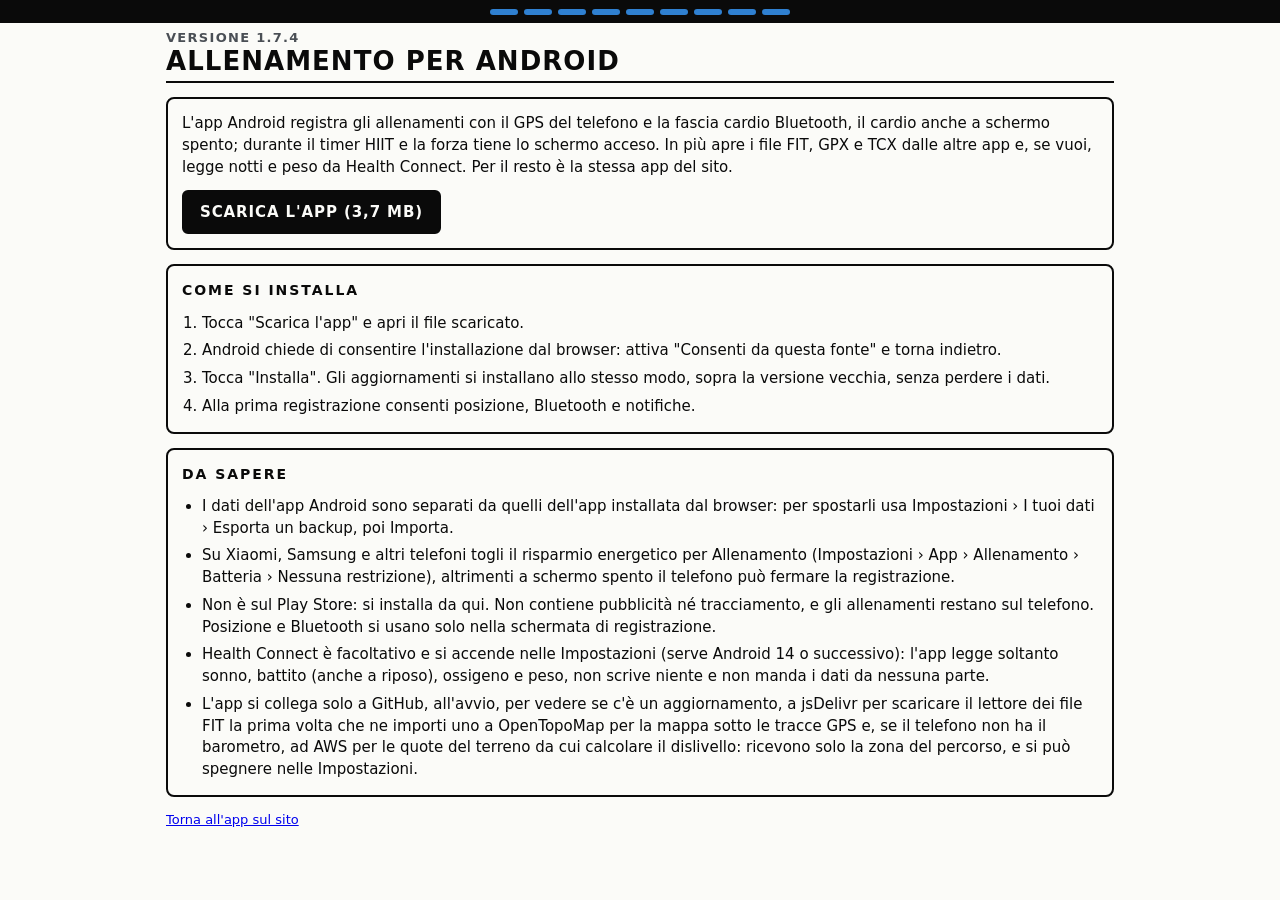
==== android/index.html @ 47b691a7 "Android 1.7.4: ossigeno nel sonno anche quando fasi e misure non sono allineate Co-Authored-By: Clau" ====
<!doctype html>
<html lang="it">
<head>
<meta charset="utf-8">
<meta http-equiv="Content-Security-Policy" content="default-src 'none'; style-src 'self' 'unsafe-inline'; font-src 'self'; img-src 'self'; base-uri 'none'; form-action 'none'">
<meta name="referrer" content="no-referrer">
<meta name="viewport" content="width=device-width,initial-scale=1">
<title>Allenamento su misura per Android</title>
<meta name="theme-color" content="#0a0a0a">
<link rel="icon" href="../icone/icona-192.png" type="image/png">
<link rel="stylesheet" href="../fonti/fonti.css">
<link rel="stylesheet" href="../stile.css">
</head>
<body>
<div class="app" style="padding-bottom:40px">
<main>
<header class="testata"><div class="led" aria-hidden="true" style="--led:var(--z2)"><i></i><i></i><i></i><i></i><i></i><i></i><i></i><i></i><i></i></div>
<div class="testata-riga"><div><div class="data">Versione 1.7.4</div><h1>Allenamento per Android</h1></div></div></header>
<section class="card">
<p>L'app Android registra gli allenamenti con il GPS del telefono e la fascia cardio Bluetooth, il cardio anche a schermo spento; durante il timer HIIT e la forza tiene lo schermo acceso. In più apre i file FIT, GPX e TCX dalle altre app e, se vuoi, legge notti e peso da Health Connect. Per il resto è la stessa app del sito.</p>
<a class="btn primario" style="justify-self:start;text-decoration:none" href="allenamento.apk" download>Scarica l'app (3,7 MB)</a>
</section>
<section class="card"><h2>Come si installa</h2>
<ol style="margin:0;padding-left:20px;display:grid;gap:6px">
<li>Tocca "Scarica l'app" e apri il file scaricato.</li>
<li>Android chiede di consentire l'installazione dal browser: attiva "Consenti da questa fonte" e torna indietro.</li>
<li>Tocca "Installa". Gli aggiornamenti si installano allo stesso modo, sopra la versione vecchia, senza perdere i dati.</li>
<li>Alla prima registrazione consenti posizione, Bluetooth e notifiche.</li>
</ol></section>
<section class="card"><h2>Da sapere</h2>
<ul style="margin:0;padding-left:20px;display:grid;gap:6px">
<li>I dati dell'app Android sono separati da quelli dell'app installata dal browser: per spostarli usa Impostazioni › I tuoi dati › Esporta un backup, poi Importa.</li>
<li>Su Xiaomi, Samsung e altri telefoni togli il risparmio energetico per Allenamento (Impostazioni › App › Allenamento › Batteria › Nessuna restrizione), altrimenti a schermo spento il telefono può fermare la registrazione.</li>
<li>Non è sul Play Store: si installa da qui. Non contiene pubblicità né tracciamento, e gli allenamenti restano sul telefono. Posizione e Bluetooth si usano solo nella schermata di registrazione.</li>
<li>Health Connect è facoltativo e si accende nelle Impostazioni (serve Android 14 o successivo): l'app legge soltanto sonno, battito (anche a riposo), ossigeno e peso, non scrive niente e non manda i dati da nessuna parte.</li>
<li>L'app si collega solo a GitHub, all'avvio, per vedere se c'è un aggiornamento, a jsDelivr per scaricare il lettore dei file FIT la prima volta che ne importi uno a OpenTopoMap per la mappa sotto le tracce GPS e, se il telefono non ha il barometro, ad AWS per le quote del terreno da cui calcolare il dislivello: ricevono solo la zona del percorso, e si può spegnere nelle Impostazioni.</li>
</ul></section>
<p class="sotto"><a href="../">Torna all'app sul sito</a></p>
</main>
</div>
</body>
</html>
---- fonti/fonti.css ----
/* Barlow e Barlow Semi Condensed, SIL Open Font License 1.1 (vedi OFL-*.txt). Generato da scarica-fonti.mjs. */
@font-face {
  font-family: 'Barlow';
  font-style: normal;
  font-weight: 400;
  font-display: swap;
  src: url(barlow-400-latin-ext.woff2) format('woff2');
  unicode-range: U+0100-02BA, U+02BD-02C5, U+02C7-02CC, U+02CE-02D7, U+02DD-02FF, U+0304, U+0308, U+0329, U+1D00-1DBF, U+1E00-1E9F, U+1EF2-1EFF, U+2020, U+20A0-20AB, U+20AD-20C4, U+2113, U+2C60-2C7F, U+A720-A7FF;
}
@font-face {
  font-family: 'Barlow';
  font-style: normal;
  font-weight: 400;
  font-display: swap;
  src: url(barlow-400-latin.woff2) format('woff2');
  unicode-range: U+0000-00FF, U+0131, U+0152-0153, U+02BB-02BC, U+02C6, U+02DA, U+02DC, U+0304, U+0308, U+0329, U+2000-206F, U+20AC, U+2122, U+2191, U+2193, U+2212, U+2215, U+FEFF, U+FFFD;
}
@font-face {
  font-family: 'Barlow';
  font-style: normal;
  font-weight: 500;
  font-display: swap;
  src: url(barlow-500-latin-ext.woff2) format('woff2');
  unicode-range: U+0100-02BA, U+02BD-02C5, U+02C7-02CC, U+02CE-02D7, U+02DD-02FF, U+0304, U+0308, U+0329, U+1D00-1DBF, U+1E00-1E9F, U+1EF2-1EFF, U+2020, U+20A0-20AB, U+20AD-20C4, U+2113, U+2C60-2C7F, U+A720-A7FF;
}
@font-face {
  font-family: 'Barlow';
  font-style: normal;
  font-weight: 500;
  font-display: swap;
  src: url(barlow-500-latin.woff2) format('woff2');
  unicode-range: U+0000-00FF, U+0131, U+0152-0153, U+02BB-02BC, U+02C6, U+02DA, U+02DC, U+0304, U+0308, U+0329, U+2000-206F, U+20AC, U+2122, U+2191, U+2193, U+2212, U+2215, U+FEFF, U+FFFD;
}
@font-face {
  font-family: 'Barlow';
  font-style: normal;
  font-weight: 600;
  font-display: swap;
  src: url(barlow-600-latin-ext.woff2) format('woff2');
  unicode-range: U+0100-02BA, U+02BD-02C5, U+02C7-02CC, U+02CE-02D7, U+02DD-02FF, U+0304, U+0308, U+0329, U+1D00-1DBF, U+1E00-1E9F, U+1EF2-1EFF, U+2020, U+20A0-20AB, U+20AD-20C4, U+2113, U+2C60-2C7F, U+A720-A7FF;
}
@font-face {
  font-family: 'Barlow';
  font-style: normal;
  font-weight: 600;
  font-display: swap;
  src: url(barlow-600-latin.woff2) format('woff2');
  unicode-range: U+0000-00FF, U+0131, U+0152-0153, U+02BB-02BC, U+02C6, U+02DA, U+02DC, U+0304, U+0308, U+0329, U+2000-206F, U+20AC, U+2122, U+2191, U+2193, U+2212, U+2215, U+FEFF, U+FFFD;
}
@font-face {
  font-family: 'Barlow Semi Condensed';
  font-style: normal;
  font-weight: 500;
  font-display: swap;
  src: url(barlow-semi-condensed-500-latin-ext.woff2) format('woff2');
  unicode-range: U+0100-02BA, U+02BD-02C5, U+02C7-02CC, U+02CE-02D7, U+02DD-02FF, U+0304, U+0308, U+0329, U+1D00-1DBF, U+1E00-1E9F, U+1EF2-1EFF, U+2020, U+20A0-20AB, U+20AD-20C4, U+2113, U+2C60-2C7F, U+A720-A7FF;
}
@font-face {
  font-family: 'Barlow Semi Condensed';
  font-style: normal;
  font-weight: 500;
  font-display: swap;
  src: url(barlow-semi-condensed-500-latin.woff2) format('woff2');
  unicode-range: U+0000-00FF, U+0131, U+0152-0153, U+02BB-02BC, U+02C6, U+02DA, U+02DC, U+0304, U+0308, U+0329, U+2000-206F, U+20AC, U+2122, U+2191, U+2193, U+2212, U+2215, U+FEFF, U+FFFD;
}
@font-face {
  font-family: 'Barlow Semi Condensed';
  font-style: normal;
  font-weight: 600;
  font-display: swap;
  src: url(barlow-semi-condensed-600-latin-ext.woff2) format('woff2');
  unicode-range: U+0100-02BA, U+02BD-02C5, U+02C7-02CC, U+02CE-02D7, U+02DD-02FF, U+0304, U+0308, U+0329, U+1D00-1DBF, U+1E00-1E9F, U+1EF2-1EFF, U+2020, U+20A0-20AB, U+20AD-20C4, U+2113, U+2C60-2C7F, U+A720-A7FF;
}
@font-face {
  font-family: 'Barlow Semi Condensed';
  font-style: normal;
  font-weight: 600;
  font-display: swap;
  src: url(barlow-semi-condensed-600-latin.woff2) format('woff2');
  unicode-range: U+0000-00FF, U+0131, U+0152-0153, U+02BB-02BC, U+02C6, U+02DA, U+02DC, U+0304, U+0308, U+0329, U+2000-206F, U+20AC, U+2122, U+2191, U+2193, U+2212, U+2215, U+FEFF, U+FFFD;
}
@font-face {
  font-family: 'Barlow Semi Condensed';
  font-style: normal;
  font-weight: 700;
  font-display: swap;
  src: url(barlow-semi-condensed-700-latin-ext.woff2) format('woff2');
  unicode-range: U+0100-02BA, U+02BD-02C5, U+02C7-02CC, U+02CE-02D7, U+02DD-02FF, U+0304, U+0308, U+0329, U+1D00-1DBF, U+1E00-1E9F, U+1EF2-1EFF, U+2020, U+20A0-20AB, U+20AD-20C4, U+2113, U+2C60-2C7F, U+A720-A7FF;
}
@font-face {
  font-family: 'Barlow Semi Condensed';
  font-style: normal;
  font-weight: 700;
  font-display: swap;
  src: url(barlow-semi-condensed-700-latin.woff2) format('woff2');
  unicode-range: U+0000-00FF, U+0131, U+0152-0153, U+02BB-02BC, U+02C6, U+02DA, U+02DC, U+0304, U+0308, U+0329, U+2000-206F, U+20AC, U+2122, U+2191, U+2193, U+2212, U+2215, U+FEFF, U+FFFD;
}
---- stile.css ----
/* Stile "ciclocomputer": bianco e nero ad alto contrasto come lo schermo di un ciclocomputer, linee spesse che dividono
   i campi dati, numeri grandi in carattere stretto, etichette maiuscole spaziate, striscia a LED in cima colorata con la
   zona del giorno. Tema chiaro di base; quello scuro si sceglie nelle Impostazioni (data-tema="scuro" su <html>). */
:root{
  color-scheme:light;
  --bg:#fbfbf8; --surface:#fbfbf8; --surface-2:#eef0ec;
  --ink:#0a0a0a; --muted:#4a4f55; --faint:#7c838a; --line:#c9ccc6; --line-2:#7c838a;
  --barra-bg:#0a0a0a; --barra-ink:#ffffff; --barra-muted:#a9b0b8;
  --accent:#0a0a0a; --accent-ink:#ffffff; --accent-text:#0a0a0a; --accent-soft:#eef0ec;
  --ok:#006300; --ok-bg:#e2f1e2; --warn:#7a5000; --warn-bg:#fdf0d2; --crit:#d03b3b; --crit-text:#a32828; --crit-bg:#fbe4e1;
  --t-forza:#c99a00; --t-hiit:#c8429a; --t-corsa:#2b8a3e; --t-camminata:#0e93a0; --t-trekking:#a0581f; --t-bici:#6c4ce0; --t-altro:#8a939c;
  --z1:#9aa1a9; --z2:#2f80d1; --z3:#2e9e4f; --z4:#f08c1a; --z5:#d93025;
  --z1-ink:#0a0a0a; --z2-ink:#ffffff; --z3-ink:#ffffff; --z4-ink:#0a0a0a; --z5-ink:#ffffff;
  --forma:#2f80d1; --fatica:#c8590a;
  --serie:#2c3e57; --sonno:#2563c9; --o2-max:#ee9a90; --o2-media:#dc4b43; --o2-min:#9e1f1a; --band-alpha:.28;
  --tratteggio:repeating-linear-gradient(45deg,var(--faint) 0 1.5px,var(--surface-2) 1.5px 4.5px);
  --velo:rgba(10,10,10,.5);
  --font-ui:"Barlow Semi Condensed","Arial Narrow",system-ui,sans-serif;
  --font-testo:"Barlow",system-ui,-apple-system,"Segoe UI",sans-serif;
  --font:var(--font-testo);
  --tratto:2px solid var(--ink);
  --r:8px; --r-s:6px;
}
/* Tema scuro: fondo nero e testo chiaro, come un ciclocomputer di notte. Zone e colori dei tipi restano gli stessi. */
:root[data-tema="scuro"]{
  color-scheme:dark;
  --bg:#0e0f10; --surface:#0e0f10; --surface-2:#1e2124;
  --ink:#f1f2ee; --muted:#b3b9bf; --faint:#80878e; --line:#383d42; --line-2:#80878e;
  --barra-bg:#000000; --barra-ink:#ffffff; --barra-muted:#a9b0b8;
  --accent:#f1f2ee; --accent-ink:#0e0f10; --accent-text:#f1f2ee; --accent-soft:#1e2124;
  --ok:#5fc46a; --ok-bg:#132a17; --warn:#e8b64c; --warn-bg:#33270b; --crit:#ff6a5f; --crit-text:#ff8a80; --crit-bg:#3a1513;
  --t-bici:#8c72ff; --t-trekking:#c9773a;
  --serie:#9fbbe0; --sonno:#6f9ff0; --band-alpha:.34;
  --forma:#4f93e0; --fatica:#d9761f;
  --velo:rgba(0,0,0,.65);
}
:root[data-tema="scuro"] .grafico image{filter:brightness(.82)}

*{box-sizing:border-box}
[hidden]{display:none!important}
html{-webkit-text-size-adjust:100%}
body{margin:0;background:var(--bg);color:var(--ink);font-family:var(--font-testo);font-size:15px;line-height:1.45;-webkit-font-smoothing:antialiased}
body::before{content:"";position:fixed;inset:0 0 auto;height:env(safe-area-inset-top,0px);z-index:30;background:var(--barra-bg)}
button,input,select,textarea{font:inherit;color:inherit}
button{cursor:pointer}
:focus-visible{outline:3px solid var(--z2);outline-offset:2px}
h1,h2,h3{text-wrap:balance;margin:0}
p{margin:0}
.num{font-variant-numeric:tabular-nums}
.vh{position:absolute!important;width:1px;height:1px;overflow:hidden;clip:rect(0 0 0 0);white-space:nowrap}
/* Etichette da strumento: maiuscolo stretto e spaziato. */
.etichetta,.card>h2,.card-testa h2,.tile small,.campo>span,.campo legend,.settimana-testa b,.giorno-sett h3,.striscia b{
  font-family:var(--font-ui);font-weight:600;font-size:12px;letter-spacing:.14em;text-transform:uppercase;color:var(--muted)}

.app{max-width:980px;margin:0 auto;padding-left:max(16px,env(safe-area-inset-left,0px));padding-right:max(16px,env(safe-area-inset-right,0px));padding-block:0 calc(80px + env(safe-area-inset-bottom,0px))}

/* Testata: striscia dei LED (il corpo nero del ciclocomputer, a tutta larghezza) e barra con data e titolo. */
.testata{position:sticky;top:env(safe-area-inset-top,0px);z-index:20;background:var(--bg);display:grid}
.led{display:flex;justify-content:center;gap:6px;padding:9px 0 8px;background:var(--barra-bg);box-shadow:0 0 0 100vmax var(--barra-bg);clip-path:inset(0 -100vmax)}
.led i{display:block;width:28px;height:6px;border-radius:3px;background:var(--led,var(--faint))}
.led.vivo i{box-shadow:0 0 8px 1px var(--led)}
.testata-riga{display:flex;align-items:center;justify-content:space-between;gap:12px;min-height:58px;padding:6px 0;border-bottom:var(--tratto)}
.testata .data{font-family:var(--font-ui);font-weight:600;font-size:13px;letter-spacing:.1em;text-transform:uppercase;color:var(--muted)}
.testata h1{font-family:var(--font-ui);font-weight:700;font-size:26px;line-height:1.05;letter-spacing:.04em;text-transform:uppercase}
.tondo{width:44px;height:44px;flex:none;border-radius:var(--r-s);border:var(--tratto);background:var(--bg);color:var(--ink);display:grid;place-items:center}
.tondo svg{width:20px;height:20px}
.tondo:hover{background:var(--surface-2)}
.indietro{display:flex;align-items:center;gap:10px;min-width:0}
.indietro>div{min-width:0}

/* Schede in basso, separate da linee spesse; quella attiva è invertita. */
.schede-nav{position:fixed;left:0;right:0;bottom:0;z-index:25;background:var(--bg);border-top:var(--tratto);
  padding:0 env(safe-area-inset-right,0px) env(safe-area-inset-bottom,0px) env(safe-area-inset-left,0px)}
.schede-nav div{max-width:980px;margin:0 auto;display:grid;grid-template-columns:repeat(4,minmax(0,1fr))}
.schede-nav button{min-height:56px;padding:0 2px;border:0;border-left:var(--tratto);background:var(--bg);color:var(--ink);font-family:var(--font-ui);font-weight:600;font-size:clamp(12px,3.6vw,15px);letter-spacing:.04em;text-transform:uppercase}
.schede-nav button:first-child{border-left:0}
.schede-nav button svg{display:none}
.schede-nav button[aria-current="page"]{background:var(--ink);color:var(--bg);font-weight:700}
@media (min-width:760px){.schede-nav div{border-left:var(--tratto);border-right:var(--tratto)}}

main{display:grid;gap:14px;align-content:start;padding-bottom:14px}
.card{background:var(--bg);border:var(--tratto);border-radius:var(--r);padding:14px;min-width:0;display:grid;gap:12px;align-content:start}
.card>h2,.card-testa{display:flex;justify-content:space-between;align-items:baseline;gap:10px}
.card>h2,.card-testa h2{color:var(--ink);font-size:14px;font-weight:700}
.sotto{font-size:13px;color:var(--muted)}
.vuoto{font-size:14px;color:var(--muted);padding:4px 0}
.griglia2{display:grid;gap:14px}
@media (min-width:760px){.griglia2{grid-template-columns:minmax(0,1fr) minmax(0,1fr)}}
.stato-app{display:grid;gap:6px;padding:28px 18px;text-align:center;color:var(--muted)}
.stato-app b{color:var(--ink);font-family:var(--font-ui);font-size:18px;letter-spacing:.04em;text-transform:uppercase}
.banda{display:flex;gap:10px;align-items:flex-start;padding:10px 14px;border:var(--tratto);border-radius:var(--r);font-size:13px;font-weight:600}

/* Pulsanti */
.btn{min-height:44px;padding:8px 16px;border:var(--tratto);border-radius:var(--r-s);background:var(--bg);color:var(--ink);font-family:var(--font-ui);font-weight:700;font-size:15px;letter-spacing:.06em;text-transform:uppercase;display:inline-flex;align-items:center;justify-content:center;gap:6px;max-width:100%;text-align:center}
.btn.primario{background:var(--ink);color:var(--bg)}
.btn.pericolo{color:var(--crit-text);border-color:var(--crit-text);background:none}
.btn.tratteggio{border-style:dashed}
.btn.piccolo{min-height:38px;padding:4px 12px;font-size:14px}
.btn:disabled{opacity:.55;cursor:default}
.btn:hover:not(:disabled){background:var(--surface-2)}
.btn.primario:hover:not(:disabled){background:var(--ink);opacity:.88}
.btn.pericolo:hover:not(:disabled){background:var(--crit-bg)}
.lnk{border:0;background:none;padding:4px 0;color:var(--ink);font-family:var(--font-ui);font-weight:700;font-size:14px;letter-spacing:.06em;text-transform:uppercase;text-decoration:underline;text-underline-offset:3px;white-space:nowrap}
.azioni{display:flex;flex-wrap:wrap;gap:8px;align-items:center}
.azioni-rapide{display:grid;grid-template-columns:repeat(2,minmax(0,1fr));gap:8px}
@media (min-width:560px){.azioni-rapide{grid-template-columns:repeat(auto-fit,minmax(120px,1fr))}}
.esito{font-size:14px;color:var(--muted)}
.esito.ok{color:var(--ok)}
.esito.err{color:var(--crit-text)}

/* Stato: pallino e scritta, niente fondi colorati */
.pill{display:inline-flex;align-items:center;gap:7px;font-family:var(--font-ui);font-weight:700;font-size:15px;letter-spacing:.06em;text-transform:uppercase;white-space:nowrap}
.pill::before{content:"";width:12px;height:12px;border-radius:50%;background:currentColor;flex:none}
.pill.ok{color:var(--ok)}
.pill.attenzione{color:var(--warn)}
.pill.riduci{color:var(--crit-text)}
.pill.neutro{color:var(--muted)}
.pill.neutro::before{background:none;border:2px solid currentColor;width:8px;height:8px}
.chip-zona{display:inline-flex;align-items:center;font-family:var(--font-ui);font-weight:700;font-size:13px;letter-spacing:.04em;padding:2px 7px;border-radius:3px;white-space:nowrap}
.dot{width:10px;height:10px;border-radius:50%;flex:none;display:inline-block}

/* Oggi: il programma come la pagina principale del ciclocomputer */
.programma-oggi{border:var(--tratto);border-radius:var(--r);overflow:hidden}
.programma-barra{display:flex;justify-content:space-between;align-items:flex-end;gap:12px;padding:12px 14px;background:var(--barra-bg);color:var(--barra-ink)}
.programma-barra .etichetta{color:var(--barra-muted)}
.programma-nome{font-family:var(--font-ui);font-weight:700;font-size:clamp(46px,14vw,64px);line-height:.9;text-transform:uppercase;letter-spacing:.01em}
.programma-nome.lungo{font-size:clamp(32px,9.5vw,48px)}
.zone-box{display:flex;gap:6px;flex:none}
.zona-box{display:flex;flex-direction:column;align-items:center;justify-content:center;min-width:64px;height:56px;padding:0 8px;border-radius:6px;font-family:var(--font-ui)}
.zona-box b{font-size:26px;font-weight:700;line-height:1}
.zona-box span{font-size:11px;font-weight:600;letter-spacing:.04em}
.zona-box.forza{background:var(--barra-muted);color:var(--barra-bg)}
.programma-oggi .voci{padding:4px 14px}
.programma-oggi .voce-oggi{padding:10px 0}
.programma-oggi .voce-oggi+.voce-oggi{border-top:1px solid var(--line)}
.programma-piede{display:flex;justify-content:flex-end;padding:8px 14px;border-top:var(--tratto)}
.programma-oggi>.vuoto{padding:12px 14px}

/* Striscia della settimana */
.striscia{display:grid;grid-template-columns:repeat(7,minmax(0,1fr));border:var(--tratto);border-radius:var(--r);overflow:hidden}
.striscia button{display:flex;flex-direction:column;align-items:center;gap:2px;padding:7px 0 8px;border:0;border-left:var(--tratto);background:var(--bg);color:var(--ink);min-width:0}
.striscia button:first-child{border-left:0}
.striscia span{font-family:var(--font-ui);font-size:22px;font-weight:700;line-height:1}
.striscia .punti{display:flex;gap:3px;height:6px}
.striscia .punti i{width:6px;height:6px;border-radius:3px}
.striscia button.oggi{background:var(--ink);color:var(--bg)}
.striscia button.oggi b{color:var(--barra-muted)}
.striscia button.fatto span{text-decoration:underline;text-decoration-thickness:3px;text-underline-offset:3px}

/* Voci in programma */
.voci{display:grid;gap:12px}
.voce-oggi{display:grid;gap:8px;min-width:0}
.voce-dettaglio .lnk{white-space:normal;text-align:left}
.voce-riga{display:flex;align-items:center;gap:12px}
.icona-tipo{width:40px;height:40px;flex:none;border-radius:6px;display:grid;place-items:center;border:2px solid var(--c);color:var(--c)}
.icona-tipo svg{width:20px;height:20px}
.voce-testo{flex:1;min-width:0;display:flex;flex-direction:column;gap:1px;border:0;background:none;padding:0;text-align:left;color:inherit}
.voce-testo:disabled{cursor:default;opacity:1}
.voce-testo b{font-size:16px;font-weight:600;overflow:hidden;text-overflow:ellipsis}
.voce-testo span{font-size:13px;color:var(--muted)}
.voce-dettaglio{margin-left:52px;display:grid;gap:6px;font-size:13px;color:var(--muted)}
.fatto-segno{display:inline-flex;align-items:center;gap:4px;font-family:var(--font-ui);font-size:15px;font-weight:700;letter-spacing:.06em;text-transform:uppercase;color:var(--ok);white-space:nowrap}
.fatto-segno svg{width:16px;height:16px}
.lista-scheda{list-style:none;margin:0;padding:0;display:grid}
.lista-scheda li{display:flex;justify-content:space-between;gap:10px;padding:6px 0;border-top:1px solid var(--line);font-size:13px}
.lista-scheda li b{color:var(--ink);font-weight:600}
.lista-scheda li span{font-family:var(--font-ui);font-weight:600;white-space:nowrap}

/* Campi dati: griglia separata da linee spesse, come le pagine del ROAM */
.tiles{display:grid;grid-template-columns:repeat(3,minmax(0,1fr));gap:2px;background:var(--ink);border:var(--tratto);border-radius:var(--r-s);overflow:hidden}
.tiles.due{grid-template-columns:repeat(2,minmax(0,1fr))}
.tile{background:var(--bg);padding:8px 10px 10px;min-width:0;display:flex;flex-direction:column}
.tile b{font-family:var(--font-ui);font-size:34px;font-weight:700;line-height:1.05;font-variant-numeric:tabular-nums}
.tiles.due .tile b{font-size:40px}
.tile b em{font-style:normal;font-size:14px;font-weight:600;margin-left:3px;text-transform:uppercase}
.tile span{font-size:12px;color:var(--muted);font-variant-numeric:tabular-nums}
.tiles.riquadri .tile b{font-size:28px}
.barra-tipi{display:flex;height:10px;border-radius:3px;overflow:hidden;gap:2px}
.barra-tipi i{display:block;height:100%}
.legenda{display:flex;flex-wrap:wrap;gap:6px 14px;font-family:var(--font-ui);font-weight:500;font-size:13px;color:var(--muted)}
.legenda span{display:inline-flex;align-items:center;gap:6px}
.legenda i{width:10px;height:10px;border-radius:2px;display:inline-block;flex:none}

/* Elenco allenamenti */
.filtri{display:flex;gap:6px;flex-wrap:wrap}
.filtri button{display:inline-flex;align-items:center;gap:6px;min-height:36px;padding:4px 12px;border:var(--tratto);border-radius:var(--r-s);background:var(--bg);font-family:var(--font-ui);font-weight:600;font-size:14px;letter-spacing:.06em;text-transform:uppercase;color:var(--ink)}
.filtri button[aria-pressed="true"]{background:var(--ink);color:var(--bg)}
.elenco{display:grid}
.settimana-testa{display:flex;justify-content:space-between;align-items:baseline;flex-wrap:wrap;gap:4px 12px;padding:14px 0 6px;border-bottom:var(--tratto);font-family:var(--font-ui)}
.settimana-testa b{color:var(--ink);font-weight:700;font-size:14px;letter-spacing:.1em}
.settimana-testa span{font-weight:600;font-size:14px;color:var(--muted)}
.voce{display:grid;grid-template-columns:52px minmax(0,1fr);gap:12px;width:100%;padding:10px 2px;border:0;border-bottom:1px solid var(--line);background:none;text-align:left;color:inherit}
.voce:hover{background:var(--surface-2)}
.voce .giorno{font-family:var(--font-ui);font-weight:600;font-size:13px;color:var(--muted);line-height:1.1;text-transform:uppercase;letter-spacing:.06em}
.voce .giorno b{display:block;font-size:30px;font-weight:700;color:var(--ink);letter-spacing:0}
.voce .testa{display:flex;align-items:center;gap:7px;font-weight:600;font-size:16px;min-width:0}
.voce .testa span{overflow:hidden;text-overflow:ellipsis;white-space:nowrap}
.voce .testa em{font-style:normal;font-family:var(--font-ui);font-weight:600;font-size:12px;letter-spacing:.1em;text-transform:uppercase;color:var(--muted);white-space:nowrap}
.voce .metriche{font-family:var(--font-ui);font-weight:600;font-size:15px;margin-top:2px}
.barra-zone{display:flex;gap:2px;height:8px;margin-top:8px;max-width:420px}
.barra-zone i{display:block;height:100%}
.barra-zone i:first-child{border-radius:4px 0 0 4px}
.barra-zone i:last-child{border-radius:0 4px 4px 0}
.barra-zone i:only-child{border-radius:4px}

/* Settimana tipo */
.giorno-sett{display:grid;gap:10px}
.giorno-sett+.giorno-sett{border-top:var(--tratto);padding-top:12px}
.giorno-sett h3{display:flex;justify-content:space-between;align-items:baseline;color:var(--ink);font-size:14px;font-weight:700}
.giorno-sett h3 span{font-weight:600;color:var(--muted)}
.giorno-sett.oggi h3{background:var(--ink);color:var(--bg);margin:-12px -14px 0;padding:8px 14px}
.giorno-sett.oggi h3 span{color:var(--barra-muted)}
.giorno-sett:first-child.oggi h3{margin-top:-14px;border-radius:6px 6px 0 0}
.voce-sett{display:flex;align-items:center;gap:12px;width:100%;padding:0;border:0;background:none;color:inherit;text-align:left}
.riposo{font-family:var(--font-ui);font-weight:600;font-size:14px;letter-spacing:.08em;text-transform:uppercase;color:var(--faint)}
.scheda-riga{display:flex;align-items:center;gap:12px;width:100%;padding:10px 0;border:0;border-top:1px solid var(--line);background:none;color:inherit;text-align:left}
.scheda-riga:first-of-type{border-top:0}
.scheda-riga .freccia{font-family:var(--font-ui);font-size:26px;font-weight:600;color:var(--muted);flex:none}

/* Registrazione dal vivo: campi dati grandi come sulla pagina principale del ROAM */
.btn.grande{min-height:56px;font-size:18px;padding:8px 22px}
.stato-sorgente{font-family:var(--font-ui);font-weight:600;font-size:14px;letter-spacing:.06em;text-transform:uppercase;color:var(--muted)}
.fascia-riga{display:flex;justify-content:space-between;align-items:center;gap:12px;flex-wrap:wrap}
.fascia-riga>span{display:grid}
.fascia-riga small{font-family:var(--font-ui);font-weight:600;font-size:12px;letter-spacing:.12em;text-transform:uppercase;color:var(--muted)}
.fascia-riga b{font-family:var(--font-ui);font-size:22px;font-weight:700}
.testata-vivo{display:flex;justify-content:space-between;align-items:center;min-height:44px;border-bottom:var(--tratto);font-family:var(--font-ui);font-weight:700;font-size:18px;letter-spacing:.08em;text-transform:uppercase}
.campi-vivo{display:grid;grid-template-columns:repeat(2,minmax(0,1fr));gap:2px;background:var(--ink);border:var(--tratto);border-radius:var(--r-s);overflow:hidden}
.campo-vivo{background:var(--bg);padding:10px 12px 12px;display:flex;flex-direction:column;min-width:0}
.campo-vivo small{font-family:var(--font-ui);font-weight:600;font-size:13px;letter-spacing:.14em;text-transform:uppercase;color:var(--muted)}
.campo-vivo b{font-family:var(--font-ui);font-size:clamp(40px,13vw,64px);font-weight:700;line-height:1;font-variant-numeric:tabular-nums}
.campo-vivo em{font-style:normal;font-family:var(--font-ui);font-size:16px;font-weight:600;margin-left:4px;text-transform:uppercase}
.campi-vivo>.campo-vivo:first-child{grid-column:1 / -1}
.campi-vivo>.campo-vivo:first-child b{font-size:clamp(56px,19vw,92px)}
.campi-vivo>.campo-vivo:last-child:nth-child(even){grid-column:1 / -1}
.fascione-pausa{background:var(--ink);color:var(--bg);text-align:center;padding:10px;border-radius:var(--r-s);font-family:var(--font-ui);font-weight:700;font-size:22px;letter-spacing:.12em;text-transform:uppercase}
.comandi-vivo{display:grid!important;grid-template-columns:minmax(0,1fr) minmax(0,1fr)}
.comandi-vivo.tre{grid-template-columns:repeat(3,minmax(0,1fr))}
.azioni-rapide .largo{grid-column:1 / -1}
.tiles.quattro{grid-template-columns:repeat(4,minmax(0,1fr))}
.tiles.quattro .tile b{font-size:24px}

/* Timer HIIT: fase in alto nel suo colore, conto alla rovescia enorme, esercizio in corso (o in arrivo) e il successivo */
.hiit{display:grid;gap:6px;justify-items:center;text-align:center;border:var(--tratto);border-radius:var(--r);overflow:hidden;padding-bottom:16px}
.hiit-fase{justify-self:stretch;padding:8px;font-family:var(--font-ui);font-weight:700;font-size:24px;letter-spacing:.16em;text-transform:uppercase;background:var(--ink);color:var(--bg)}
.hiit[data-fase=lavoro] .hiit-fase{background:var(--z5);color:var(--z5-ink)}
.hiit[data-fase=pausa] .hiit-fase{background:var(--z2);color:var(--z2-ink)}
.hiit[data-fase=recupero] .hiit-fase{background:var(--z3);color:var(--z3-ink)}
.hiit[data-fase=ferma] .hiit-fase{background:var(--faint);color:var(--bg)}
.hiit-conto{font-family:var(--font-ui);font-size:clamp(96px,34vw,176px);font-weight:700;line-height:.95;font-variant-numeric:tabular-nums}
.hiit-esercizio{display:grid;gap:2px;padding:0 14px}
.hiit-esercizio small{font-family:var(--font-ui);font-weight:600;font-size:13px;letter-spacing:.14em;text-transform:uppercase;color:var(--muted)}
.hiit-nome{font-family:var(--font-ui);font-size:clamp(30px,10vw,46px);font-weight:700;line-height:1.05;text-transform:uppercase}
.hiit-poi{margin:0;padding:0 14px;font-family:var(--font-ui);font-weight:600;font-size:18px;letter-spacing:.04em;color:var(--muted)}

/* Vista di lettura di una scheda, come un foglio da palestra */
.azioni-scheda{display:grid;grid-template-columns:2fr 1fr 1fr;gap:8px}
.foglio-scheda{list-style:none;margin:0;padding:0;display:grid}
.foglio-scheda li{display:grid;grid-template-columns:34px minmax(0,1fr);column-gap:10px;row-gap:2px;padding:10px 0;border-top:1px solid var(--line);align-items:baseline}
.foglio-scheda li:first-child{border-top:0;padding-top:2px}
.foglio-scheda li>*:not(.n){grid-column:2}
.foglio-scheda .n{grid-column:1;grid-row:1 / span 4;font-family:var(--font-ui);font-size:26px;font-weight:700;line-height:1;align-self:start}
.foglio-scheda b{font-size:16px;font-weight:600}
.foglio-scheda .serie{font-family:var(--font-ui);font-size:22px;font-weight:700;letter-spacing:.02em;line-height:1.15}
.foglio-scheda .serie em{font-style:normal;font-size:13px;font-weight:600;color:var(--muted);margin-left:10px;letter-spacing:.08em;text-transform:uppercase}
.foglio-scheda small{color:var(--muted);font-size:13px}
.nota-scheda{font-size:14px;padding:9px 12px;border:2px dashed var(--line-2);border-radius:6px}
.nota-esercizio{font-size:13px;font-style:italic;color:var(--muted)}

/* Moduli */
.modulo{display:grid;gap:14px}
.righe{display:grid;gap:12px;grid-template-columns:repeat(auto-fit,minmax(120px,1fr))}
.campo{display:grid;gap:5px;min-width:0;border:0;padding:0;margin:0}
.campo input:not([type=checkbox]):not([type=radio]),.campo select,.campo textarea,.input{width:100%;min-width:0;min-height:44px;padding:9px 11px;border:var(--tratto);border-radius:var(--r-s);background:var(--bg);font-size:16px}
.campo textarea{min-height:76px;resize:vertical}
.campo small{color:var(--muted);font-size:12px}
.seg{display:inline-flex;flex-wrap:wrap;gap:2px;background:var(--line-2);border:var(--tratto);border-radius:var(--r-s);overflow:hidden;justify-self:start;max-width:100%}
.seg button,.seg label span{display:inline-flex;align-items:center;gap:6px;min-height:40px;padding:6px 14px;border:0;background:var(--bg);color:var(--ink);font-family:var(--font-ui);font-weight:600;font-size:14px;letter-spacing:.08em;text-transform:uppercase}
.seg>button,.seg>label{flex:1 0 auto}
.seg label span{flex:1;justify-content:center}
/* Le attività in tre colonne: righe ordinate anche quando non stanno su una */
.seg.tipi{display:grid;grid-template-columns:repeat(3,minmax(0,1fr));justify-self:stretch}
.seg.tipi>:last-child:nth-child(3n+1){grid-column:span 3}
.seg.tipi>:last-child:nth-child(3n+2){grid-column:span 2}
.seg.tipi label span{padding:6px 4px}
.seg button[aria-pressed="true"],.seg input:checked+span{background:var(--ink);color:var(--bg)}
.seg label{position:relative;display:inline-flex}
.seg input{position:absolute;opacity:0;pointer-events:none}
.seg label:has(input:focus-visible) span{outline:3px solid var(--z2);outline-offset:-3px}
.interruttore{display:flex;align-items:center;justify-content:space-between;gap:12px;min-height:52px;cursor:pointer;border-top:1px solid var(--line)}
.interruttore:first-child{border-top:0}
.interruttore span{display:grid;gap:1px}
.interruttore b{font-weight:600;font-size:15px}
.interruttore small{font-size:12px;color:var(--muted)}
.interruttore input{appearance:none;width:48px;height:28px;flex:none;border-radius:4px;border:var(--tratto);background:var(--bg);position:relative;margin:0;cursor:pointer}
.interruttore input::after{content:"";position:absolute;top:3px;left:3px;width:18px;height:18px;border-radius:2px;background:var(--faint);transition:transform .12s}
.interruttore input:checked{background:var(--ink)}
.interruttore input:checked::after{transform:translateX(20px);background:var(--bg)}
.interruttore input:focus-visible{outline:3px solid var(--z2);outline-offset:2px}

/* Forza: esercizi e serie */
.esercizio{display:grid;gap:10px}
.esercizio-testa{display:flex;justify-content:space-between;align-items:baseline;gap:8px}
.esercizio-testa h2{font-size:17px;font-weight:600}
.esercizio-testa span{font-family:var(--font-ui);font-size:13px;font-weight:600;letter-spacing:.06em;text-transform:uppercase;color:var(--muted);white-space:nowrap}
.griglia-serie,.griglia-scheda{display:grid;grid-template-columns:38px minmax(0,1fr) minmax(0,1fr) 44px;gap:6px 8px;align-items:center}
.griglia-serie .intest,.griglia-scheda .intest{font-family:var(--font-ui);font-size:12px;font-weight:600;letter-spacing:.12em;text-transform:uppercase;color:var(--muted)}
.griglia-serie .n,.griglia-scheda .n{font-family:var(--font-ui);font-size:20px;font-weight:700;text-align:center}
.griglia-serie input{width:100%;min-width:0;min-height:44px;padding:0 10px;border:var(--tratto);border-radius:var(--r-s);background:var(--bg);font-family:var(--font-ui);font-size:22px;font-weight:700;font-variant-numeric:tabular-nums}
.griglia-scheda .input{font-family:var(--font-ui);font-size:20px;font-weight:700}
.spunta{width:44px;height:44px;border-radius:var(--r-s);display:grid;place-items:center;border:var(--tratto);background:var(--bg);color:var(--line-2)}
.spunta svg{width:20px;height:20px}
.spunta[aria-pressed="true"]{background:var(--ink);color:var(--bg)}
.togli{width:44px;height:44px;border-radius:var(--r-s);display:grid;place-items:center;border:0;background:none;color:var(--muted)}
.togli svg{width:18px;height:18px}
.togli:hover{background:var(--surface-2)}
.delta{font-family:var(--font-ui);font-size:15px;font-weight:700;letter-spacing:.04em;color:var(--muted);white-space:nowrap}
.delta.su{color:var(--ok)}
.delta.giu{color:var(--crit-text)}
.barra-fondo{position:fixed;left:0;right:0;bottom:0;z-index:26;background:var(--bg);border-top:var(--tratto);
  padding:10px max(16px,env(safe-area-inset-right,0px)) calc(12px + env(safe-area-inset-bottom,0px)) max(16px,env(safe-area-inset-left,0px))}
.barra-fondo>div{max-width:980px;margin:0 auto;display:flex;align-items:center;gap:12px}
.barra-fondo .riass{flex:1;min-width:0;display:flex;flex-direction:column}
.barra-fondo .riass span{font-family:var(--font-ui);font-weight:600;font-size:12px;letter-spacing:.12em;text-transform:uppercase;color:var(--muted)}
.barra-fondo .riass b{font-family:var(--font-ui);font-size:24px;font-weight:700;line-height:1.1;font-variant-numeric:tabular-nums}
.barra-fondo .riass b.recupero{color:var(--z2)}
body.con-barra .schede-nav{display:none}

/* Import */
.scegli-file{display:grid;place-items:center;gap:4px;text-align:center;border:2px dashed var(--ink);border-radius:var(--r);padding:22px 16px;cursor:pointer}
.scegli-file b{font-family:var(--font-ui);font-size:16px;letter-spacing:.08em;text-transform:uppercase}
.scegli-file small{color:var(--muted)}
.scegli-file input{position:absolute;opacity:0;width:1px;height:1px}
.scegli-file:has(input:focus-visible){outline:3px solid var(--z2);outline-offset:2px}
.anteprima{display:grid;gap:8px}
.riga-file{display:grid;gap:8px;padding:10px;border:var(--tratto);border-radius:var(--r)}
.riga-file .testa{display:flex;gap:8px;align-items:center;font-weight:600}
.riga-file small{color:var(--muted);font-size:12px}

/* Grafici e tabelle */
.grafico{position:relative}
.grafico svg{display:block;width:100%;height:auto;overflow:visible;touch-action:pan-y}
.grafico text{font-family:var(--font-ui);font-size:12px;font-weight:500;fill:var(--muted);font-variant-numeric:tabular-nums}
.grafico .griglia{stroke:var(--line);stroke-width:1}
.grafico .base{stroke:var(--ink);stroke-width:2}
.tip{position:absolute;z-index:5;pointer-events:none;background:var(--barra-bg);color:var(--barra-ink);border-radius:6px;padding:8px 10px;font-family:var(--font-ui);font-size:13px;min-width:130px;max-width:230px}
.tip b{display:block;font-size:14px;font-weight:700;letter-spacing:.06em;text-transform:uppercase;margin-bottom:3px}
.tip div{display:flex;justify-content:space-between;gap:12px;font-variant-numeric:tabular-nums}
.tip div span:first-child{display:inline-flex;align-items:center;gap:6px;color:var(--barra-muted)}
.tabella{overflow-x:auto}
.tabella table{border-collapse:collapse;width:100%;font-size:14px;font-variant-numeric:tabular-nums}
.tabella th,.tabella td{text-align:left;padding:7px 8px;border-bottom:1px solid var(--line);white-space:nowrap;vertical-align:top}
.tabella th{font-family:var(--font-ui);font-weight:600;font-size:12px;letter-spacing:.12em;text-transform:uppercase;color:var(--muted);border-bottom:var(--tratto)}
.tabella td:first-child{white-space:normal;min-width:110px;font-weight:600}

/* Foglio di dettaglio */
.velo{position:fixed;inset:0;z-index:40;background:var(--velo);display:flex;justify-content:center;align-items:flex-end}
@media (min-width:760px){.velo{align-items:center;padding:24px}}
.foglio{background:var(--bg);width:100%;max-width:760px;max-height:92%;overflow:auto;border:var(--tratto);border-bottom:0;border-radius:12px 12px 0 0;display:grid;gap:14px;align-content:start;
  padding:16px max(16px,env(safe-area-inset-right,0px)) calc(20px + env(safe-area-inset-bottom,0px)) max(16px,env(safe-area-inset-left,0px))}
@media (min-width:760px){.foglio{border-bottom:var(--tratto);border-radius:12px;max-height:100%}}
.foglio-testa{display:flex;gap:12px;align-items:flex-start}
.foglio-testa>div{flex:1;min-width:0}
.foglio-testa h2{font-size:22px;font-weight:600}
.foglio-testa p{margin-top:2px;font-family:var(--font-ui);font-weight:600;font-size:14px;letter-spacing:.06em;text-transform:uppercase;color:var(--muted)}
.fonte{font-size:12px;color:var(--muted)}

/* Primo avvio */
.passi{display:grid;grid-template-columns:repeat(4,minmax(0,1fr));gap:4px}
.passi i{height:6px;border-radius:3px;background:var(--line)}
.passi i.fatto{background:var(--ink)}
.modello{display:grid;gap:4px;width:100%;text-align:left;padding:12px 14px;border:var(--tratto);border-radius:var(--r);background:var(--bg);color:inherit}
.modello b{font-family:var(--font-ui);font-size:17px;font-weight:700;letter-spacing:.06em;text-transform:uppercase}
.modello span{font-size:13px;color:var(--muted)}
.modello[aria-pressed="true"]{background:var(--ink);color:var(--bg)}
.modello[aria-pressed="true"] span{color:var(--barra-muted)}
.zone-anteprima{display:grid;gap:6px}
.zone-anteprima div{display:grid;grid-template-columns:44px minmax(0,1fr);gap:10px;align-items:center;font-size:14px}

.avviso{position:fixed;left:50%;transform:translateX(-50%);bottom:calc(68px + env(safe-area-inset-bottom,0px));z-index:50;background:var(--ink);color:var(--bg);padding:10px 16px;border-radius:6px;font-family:var(--font-ui);font-weight:700;font-size:15px;letter-spacing:.06em;text-transform:uppercase;max-width:calc(100% - 32px)}
@media (prefers-reduced-motion:no-preference){.foglio{animation:sale .18s ease-out}@keyframes sale{from{transform:translateY(16px);opacity:.6}}}
.attribuzione{margin:6px 0 0;font-size:11px;color:var(--muted)}
.attribuzione a{color:var(--muted)}
.campo-vivo.in-zona small,.campo-vivo.in-zona em,.tile.in-zona small,.tile.in-zona em{color:inherit}
/* Pulsanti dello zoom sulla mappa della traccia */
.zoom-mappa{position:absolute;top:8px;left:8px;display:grid;gap:4px}
.zoom-mappa button{width:34px;height:34px;padding:0;border:var(--tratto);border-radius:var(--r-s);background:var(--surface);color:var(--ink);font-family:var(--font-ui);font-size:20px;font-weight:700;line-height:1}
.zoom-mappa button:disabled{opacity:.35}
.grafico text.valore-istante{fill:var(--ink);font-size:13px;font-weight:700;paint-order:stroke;stroke:var(--surface);stroke-width:3px}
/* Grafici del dettaglio: meno margine ai lati, così sono più larghi */
.card-grafico{padding:12px 4px 10px}
.card-grafico>h2,.card-grafico>p,.card-grafico .legenda,.card-grafico .attribuzione,.card-grafico>.azioni{padding-inline:10px}
@media (max-width:520px){.foglio{padding-left:max(8px,env(safe-area-inset-left,0px));padding-right:max(8px,env(safe-area-inset-right,0px))}}
/* Record personali (Analisi) e riquadro nel dettaglio */
.gruppo-record{display:grid}
.titolo-record{font-family:var(--font-ui);font-size:13px;font-weight:700;letter-spacing:.06em;text-transform:uppercase;color:var(--muted)}
.riga-record{display:flex;justify-content:space-between;align-items:center;gap:10px;width:100%;min-height:44px;padding:6px 0;border:0;border-top:1px solid var(--line);background:none;color:inherit;font:inherit;text-align:left;cursor:pointer}
.riga-record>span{min-width:0}
.riga-record small{display:block;font-size:12px;color:var(--muted)}
.riga-record b{flex:none;font-family:var(--font-ui);font-size:18px;font-weight:700}
.record-badge{margin:0;padding:10px 12px;border-radius:var(--r);background:var(--warn-bg);font-size:14px}
.record-badge b{display:block;font-family:var(--font-ui);font-size:13px;letter-spacing:.06em;text-transform:uppercase;color:var(--warn)}
/* Carico e forma (Analisi) */
.giudizio-forma{margin:0;font-size:14px}
.giudizio-forma b{font-family:var(--font-ui);font-size:15px;letter-spacing:.06em;text-transform:uppercase;margin-right:6px}
.giudizio-forma.ok b{color:var(--ok)}
.giudizio-forma.warn b{color:var(--warn)}
.tile small .dot{margin-right:4px}
.letto-salute summary{cursor:pointer;font-weight:700;font-size:14px}
.letto-salute p{margin:6px 0 0}
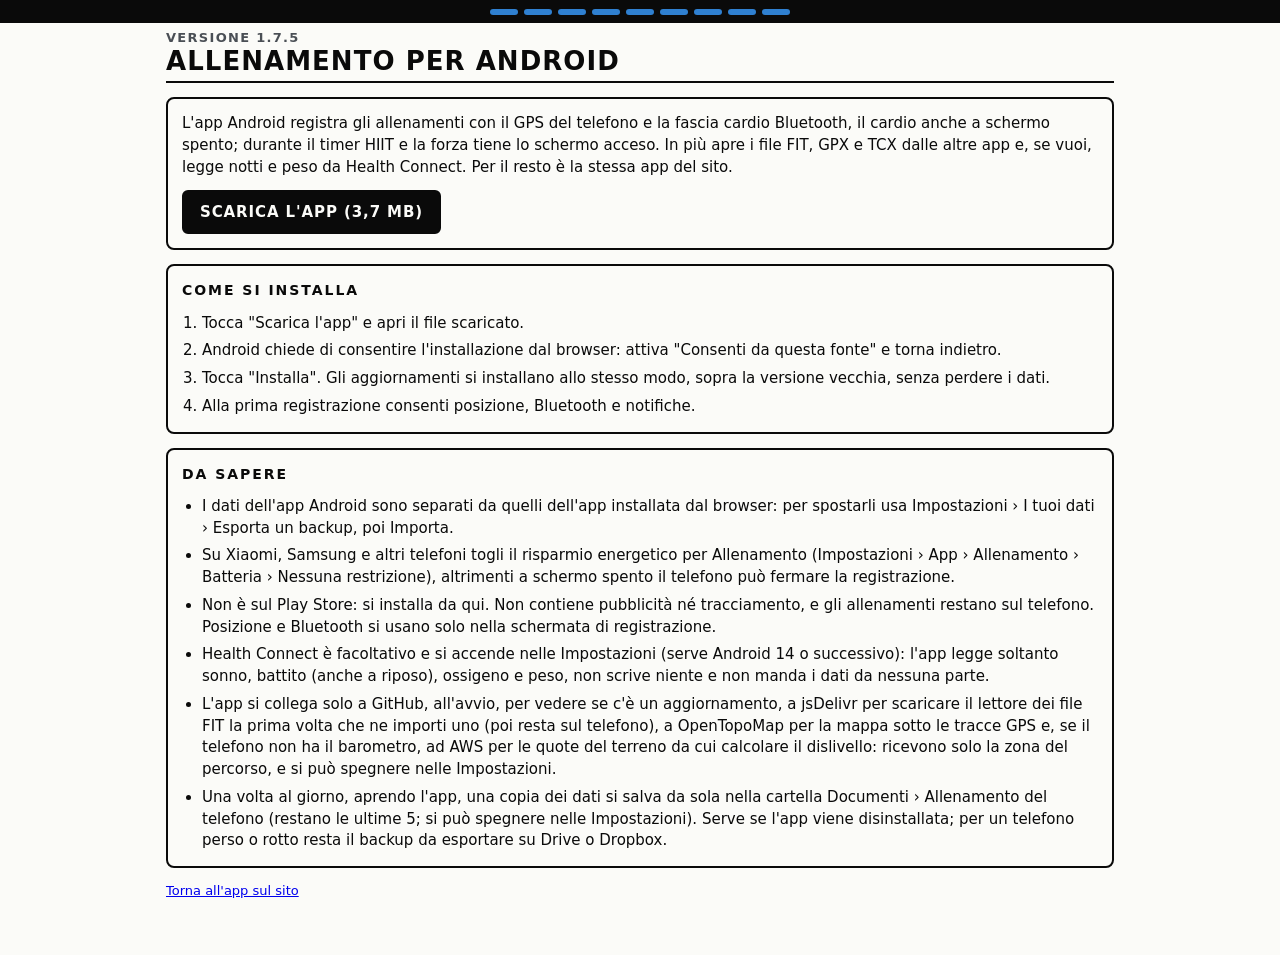
==== commit af12eff6: "Android 1.7.5: registrazione al sicuro fino al salvataggio, pause escluse da km e salita, fascia, ta" ====
--- a/android/index.html
+++ b/android/index.html
@@ -15,7 +15,7 @@
 <div class="app" style="padding-bottom:40px">
 <main>
 <header class="testata"><div class="led" aria-hidden="true" style="--led:var(--z2)"><i></i><i></i><i></i><i></i><i></i><i></i><i></i><i></i><i></i></div>
-<div class="testata-riga"><div><div class="data">Versione 1.7.4</div><h1>Allenamento per Android</h1></div></div></header>
+<div class="testata-riga"><div><div class="data">Versione 1.7.5</div><h1>Allenamento per Android</h1></div></div></header>
 <section class="card">
 <p>L'app Android registra gli allenamenti con il GPS del telefono e la fascia cardio Bluetooth, il cardio anche a schermo spento; durante il timer HIIT e la forza tiene lo schermo acceso. In più apre i file FIT, GPX e TCX dalle altre app e, se vuoi, legge notti e peso da Health Connect. Per il resto è la stessa app del sito.</p>
 <a class="btn primario" style="justify-self:start;text-decoration:none" href="allenamento.apk" download>Scarica l'app (3,7 MB)</a>
@@ -33,7 +33,8 @@
 <li>Su Xiaomi, Samsung e altri telefoni togli il risparmio energetico per Allenamento (Impostazioni › App › Allenamento › Batteria › Nessuna restrizione), altrimenti a schermo spento il telefono può fermare la registrazione.</li>
 <li>Non è sul Play Store: si installa da qui. Non contiene pubblicità né tracciamento, e gli allenamenti restano sul telefono. Posizione e Bluetooth si usano solo nella schermata di registrazione.</li>
 <li>Health Connect è facoltativo e si accende nelle Impostazioni (serve Android 14 o successivo): l'app legge soltanto sonno, battito (anche a riposo), ossigeno e peso, non scrive niente e non manda i dati da nessuna parte.</li>
-<li>L'app si collega solo a GitHub, all'avvio, per vedere se c'è un aggiornamento, a jsDelivr per scaricare il lettore dei file FIT la prima volta che ne importi uno a OpenTopoMap per la mappa sotto le tracce GPS e, se il telefono non ha il barometro, ad AWS per le quote del terreno da cui calcolare il dislivello: ricevono solo la zona del percorso, e si può spegnere nelle Impostazioni.</li>
+<li>L'app si collega solo a GitHub, all'avvio, per vedere se c'è un aggiornamento, a jsDelivr per scaricare il lettore dei file FIT la prima volta che ne importi uno (poi resta sul telefono), a OpenTopoMap per la mappa sotto le tracce GPS e, se il telefono non ha il barometro, ad AWS per le quote del terreno da cui calcolare il dislivello: ricevono solo la zona del percorso, e si può spegnere nelle Impostazioni.</li>
+<li>Una volta al giorno, aprendo l'app, una copia dei dati si salva da sola nella cartella Documenti › Allenamento del telefono (restano le ultime 5; si può spegnere nelle Impostazioni). Serve se l'app viene disinstallata; per un telefono perso o rotto resta il backup da esportare su Drive o Dropbox.</li>
 </ul></section>
 <p class="sotto"><a href="../">Torna all'app sul sito</a></p>
 </main>
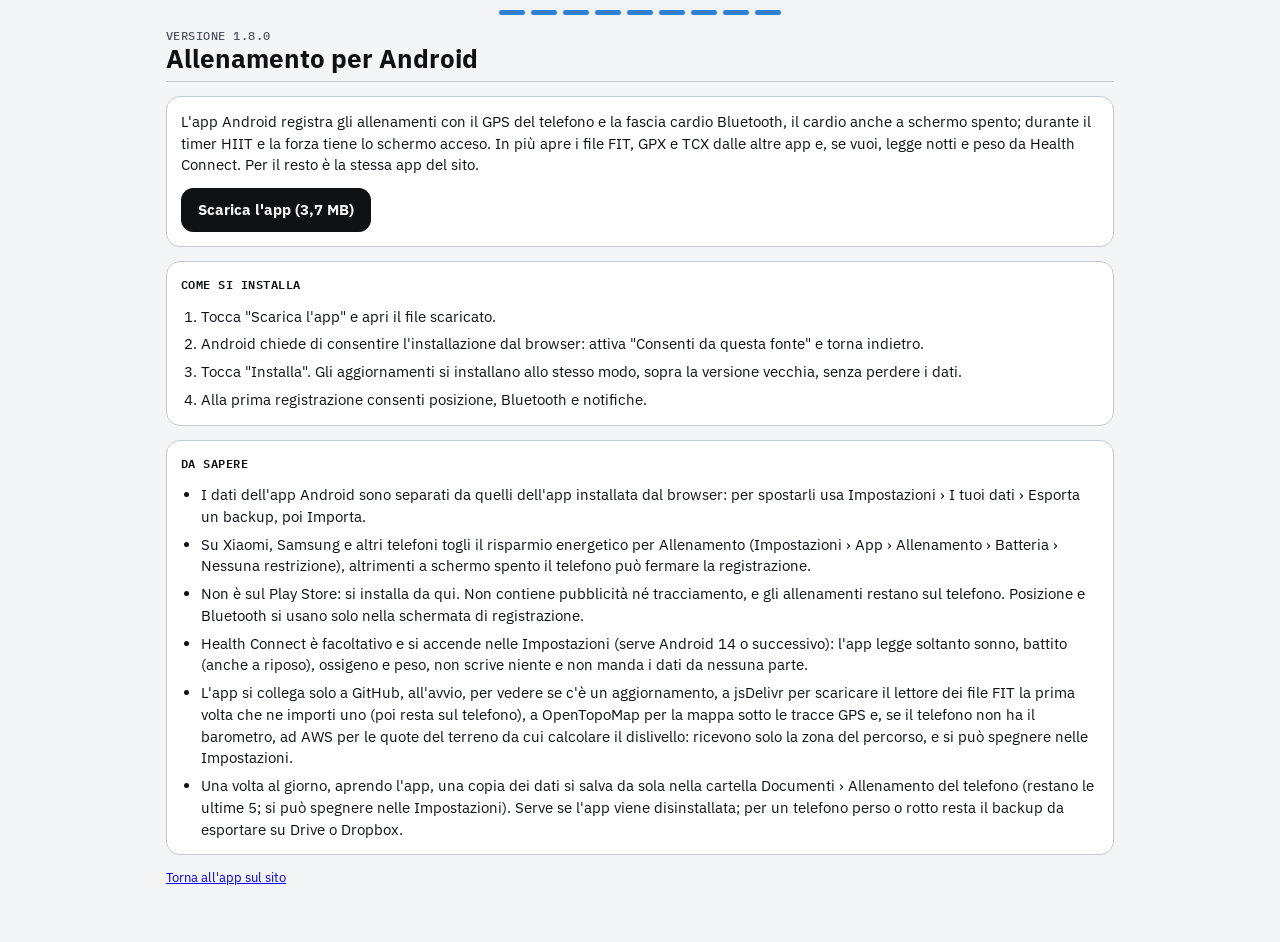
==== commit 5c215645: "App 1.8.0: stile Filo, modulo Battito a riposo, zona prevalente della settimana Co-Authored-By: Clau" ====
--- a/android/index.html
+++ b/android/index.html
@@ -15,7 +15,7 @@
 <div class="app" style="padding-bottom:40px">
 <main>
 <header class="testata"><div class="led" aria-hidden="true" style="--led:var(--z2)"><i></i><i></i><i></i><i></i><i></i><i></i><i></i><i></i><i></i></div>
-<div class="testata-riga"><div><div class="data">Versione 1.7.5</div><h1>Allenamento per Android</h1></div></div></header>
+<div class="testata-riga"><div><div class="data">Versione 1.8.0</div><h1>Allenamento per Android</h1></div></div></header>
 <section class="card">
 <p>L'app Android registra gli allenamenti con il GPS del telefono e la fascia cardio Bluetooth, il cardio anche a schermo spento; durante il timer HIIT e la forza tiene lo schermo acceso. In più apre i file FIT, GPX e TCX dalle altre app e, se vuoi, legge notti e peso da Health Connect. Per il resto è la stessa app del sito.</p>
 <a class="btn primario" style="justify-self:start;text-decoration:none" href="allenamento.apk" download>Scarica l'app (3,7 MB)</a>
--- a/fonti/fonti.css
+++ b/fonti/fonti.css
@@ -1,97 +1,105 @@
-/* Barlow e Barlow Semi Condensed, SIL Open Font License 1.1 (vedi OFL-*.txt). Generato da scarica-fonti.mjs. */
+/* IBM Plex Sans e IBM Plex Mono, SIL Open Font License 1.1 (vedi OFL-*.txt). Generato da scarica-fonti.mjs. */
 @font-face {
-  font-family: 'Barlow';
+  font-family: 'IBM Plex Mono';
   font-style: normal;
-  font-weight: 400;
+  font-weight: 500;
   font-display: swap;
-  src: url(barlow-400-latin-ext.woff2) format('woff2');
+  src: url(ibm-plex-mono-500-latin-ext.woff2) format('woff2');
   unicode-range: U+0100-02BA, U+02BD-02C5, U+02C7-02CC, U+02CE-02D7, U+02DD-02FF, U+0304, U+0308, U+0329, U+1D00-1DBF, U+1E00-1E9F, U+1EF2-1EFF, U+2020, U+20A0-20AB, U+20AD-20C4, U+2113, U+2C60-2C7F, U+A720-A7FF;
 }
 @font-face {
-  font-family: 'Barlow';
+  font-family: 'IBM Plex Mono';
   font-style: normal;
-  font-weight: 400;
+  font-weight: 500;
   font-display: swap;
-  src: url(barlow-400-latin.woff2) format('woff2');
+  src: url(ibm-plex-mono-500-latin.woff2) format('woff2');
   unicode-range: U+0000-00FF, U+0131, U+0152-0153, U+02BB-02BC, U+02C6, U+02DA, U+02DC, U+0304, U+0308, U+0329, U+2000-206F, U+20AC, U+2122, U+2191, U+2193, U+2212, U+2215, U+FEFF, U+FFFD;
 }
 @font-face {
-  font-family: 'Barlow';
+  font-family: 'IBM Plex Mono';
   font-style: normal;
-  font-weight: 500;
+  font-weight: 600;
   font-display: swap;
-  src: url(barlow-500-latin-ext.woff2) format('woff2');
+  src: url(ibm-plex-mono-600-latin-ext.woff2) format('woff2');
   unicode-range: U+0100-02BA, U+02BD-02C5, U+02C7-02CC, U+02CE-02D7, U+02DD-02FF, U+0304, U+0308, U+0329, U+1D00-1DBF, U+1E00-1E9F, U+1EF2-1EFF, U+2020, U+20A0-20AB, U+20AD-20C4, U+2113, U+2C60-2C7F, U+A720-A7FF;
 }
 @font-face {
-  font-family: 'Barlow';
+  font-family: 'IBM Plex Mono';
   font-style: normal;
-  font-weight: 500;
+  font-weight: 600;
   font-display: swap;
-  src: url(barlow-500-latin.woff2) format('woff2');
+  src: url(ibm-plex-mono-600-latin.woff2) format('woff2');
   unicode-range: U+0000-00FF, U+0131, U+0152-0153, U+02BB-02BC, U+02C6, U+02DA, U+02DC, U+0304, U+0308, U+0329, U+2000-206F, U+20AC, U+2122, U+2191, U+2193, U+2212, U+2215, U+FEFF, U+FFFD;
 }
 @font-face {
-  font-family: 'Barlow';
+  font-family: 'IBM Plex Sans';
   font-style: normal;
-  font-weight: 600;
+  font-weight: 400;
+  font-stretch: 100%;
   font-display: swap;
-  src: url(barlow-600-latin-ext.woff2) format('woff2');
+  src: url(ibm-plex-sans-400-latin-ext.woff2) format('woff2');
   unicode-range: U+0100-02BA, U+02BD-02C5, U+02C7-02CC, U+02CE-02D7, U+02DD-02FF, U+0304, U+0308, U+0329, U+1D00-1DBF, U+1E00-1E9F, U+1EF2-1EFF, U+2020, U+20A0-20AB, U+20AD-20C4, U+2113, U+2C60-2C7F, U+A720-A7FF;
 }
 @font-face {
-  font-family: 'Barlow';
+  font-family: 'IBM Plex Sans';
   font-style: normal;
-  font-weight: 600;
+  font-weight: 400;
+  font-stretch: 100%;
   font-display: swap;
-  src: url(barlow-600-latin.woff2) format('woff2');
+  src: url(ibm-plex-sans-400-latin.woff2) format('woff2');
   unicode-range: U+0000-00FF, U+0131, U+0152-0153, U+02BB-02BC, U+02C6, U+02DA, U+02DC, U+0304, U+0308, U+0329, U+2000-206F, U+20AC, U+2122, U+2191, U+2193, U+2212, U+2215, U+FEFF, U+FFFD;
 }
 @font-face {
-  font-family: 'Barlow Semi Condensed';
+  font-family: 'IBM Plex Sans';
   font-style: normal;
   font-weight: 500;
+  font-stretch: 100%;
   font-display: swap;
-  src: url(barlow-semi-condensed-500-latin-ext.woff2) format('woff2');
+  src: url(ibm-plex-sans-400-latin-ext.woff2) format('woff2');
   unicode-range: U+0100-02BA, U+02BD-02C5, U+02C7-02CC, U+02CE-02D7, U+02DD-02FF, U+0304, U+0308, U+0329, U+1D00-1DBF, U+1E00-1E9F, U+1EF2-1EFF, U+2020, U+20A0-20AB, U+20AD-20C4, U+2113, U+2C60-2C7F, U+A720-A7FF;
 }
 @font-face {
-  font-family: 'Barlow Semi Condensed';
+  font-family: 'IBM Plex Sans';
   font-style: normal;
   font-weight: 500;
+  font-stretch: 100%;
   font-display: swap;
-  src: url(barlow-semi-condensed-500-latin.woff2) format('woff2');
+  src: url(ibm-plex-sans-400-latin.woff2) format('woff2');
   unicode-range: U+0000-00FF, U+0131, U+0152-0153, U+02BB-02BC, U+02C6, U+02DA, U+02DC, U+0304, U+0308, U+0329, U+2000-206F, U+20AC, U+2122, U+2191, U+2193, U+2212, U+2215, U+FEFF, U+FFFD;
 }
 @font-face {
-  font-family: 'Barlow Semi Condensed';
+  font-family: 'IBM Plex Sans';
   font-style: normal;
   font-weight: 600;
+  font-stretch: 100%;
   font-display: swap;
-  src: url(barlow-semi-condensed-600-latin-ext.woff2) format('woff2');
+  src: url(ibm-plex-sans-400-latin-ext.woff2) format('woff2');
   unicode-range: U+0100-02BA, U+02BD-02C5, U+02C7-02CC, U+02CE-02D7, U+02DD-02FF, U+0304, U+0308, U+0329, U+1D00-1DBF, U+1E00-1E9F, U+1EF2-1EFF, U+2020, U+20A0-20AB, U+20AD-20C4, U+2113, U+2C60-2C7F, U+A720-A7FF;
 }
 @font-face {
-  font-family: 'Barlow Semi Condensed';
+  font-family: 'IBM Plex Sans';
   font-style: normal;
   font-weight: 600;
+  font-stretch: 100%;
   font-display: swap;
-  src: url(barlow-semi-condensed-600-latin.woff2) format('woff2');
+  src: url(ibm-plex-sans-400-latin.woff2) format('woff2');
   unicode-range: U+0000-00FF, U+0131, U+0152-0153, U+02BB-02BC, U+02C6, U+02DA, U+02DC, U+0304, U+0308, U+0329, U+2000-206F, U+20AC, U+2122, U+2191, U+2193, U+2212, U+2215, U+FEFF, U+FFFD;
 }
 @font-face {
-  font-family: 'Barlow Semi Condensed';
+  font-family: 'IBM Plex Sans';
   font-style: normal;
   font-weight: 700;
+  font-stretch: 100%;
   font-display: swap;
-  src: url(barlow-semi-condensed-700-latin-ext.woff2) format('woff2');
+  src: url(ibm-plex-sans-400-latin-ext.woff2) format('woff2');
   unicode-range: U+0100-02BA, U+02BD-02C5, U+02C7-02CC, U+02CE-02D7, U+02DD-02FF, U+0304, U+0308, U+0329, U+1D00-1DBF, U+1E00-1E9F, U+1EF2-1EFF, U+2020, U+20A0-20AB, U+20AD-20C4, U+2113, U+2C60-2C7F, U+A720-A7FF;
 }
 @font-face {
-  font-family: 'Barlow Semi Condensed';
+  font-family: 'IBM Plex Sans';
   font-style: normal;
   font-weight: 700;
+  font-stretch: 100%;
   font-display: swap;
-  src: url(barlow-semi-condensed-700-latin.woff2) format('woff2');
+  src: url(ibm-plex-sans-400-latin.woff2) format('woff2');
   unicode-range: U+0000-00FF, U+0131, U+0152-0153, U+02BB-02BC, U+02C6, U+02DA, U+02DC, U+0304, U+0308, U+0329, U+2000-206F, U+20AC, U+2122, U+2191, U+2193, U+2212, U+2215, U+FEFF, U+FFFD;
 }
--- a/stile.css
+++ b/stile.css
@@ -1,34 +1,35 @@
-/* Stile "ciclocomputer": bianco e nero ad alto contrasto come lo schermo di un ciclocomputer, linee spesse che dividono
-   i campi dati, numeri grandi in carattere stretto, etichette maiuscole spaziate, striscia a LED in cima colorata con la
-   zona del giorno. Tema chiaro di base; quello scuro si sceglie nelle Impostazioni (data-tema="scuro" su <html>). */
+/* Stile "Filo": IBM Plex Sans per i testi, IBM Plex Mono per etichette e numeri, schede chiare con bordi sottili e
+   angoli arrotondati, striscia di LED in cima colorata con la zona del giorno. Tema chiaro di base; quello scuro si
+   sceglie nelle Impostazioni (data-tema="scuro" su <html>). */
 :root{
   color-scheme:light;
-  --bg:#fbfbf8; --surface:#fbfbf8; --surface-2:#eef0ec;
-  --ink:#0a0a0a; --muted:#4a4f55; --faint:#7c838a; --line:#c9ccc6; --line-2:#7c838a;
-  --barra-bg:#0a0a0a; --barra-ink:#ffffff; --barra-muted:#a9b0b8;
-  --accent:#0a0a0a; --accent-ink:#ffffff; --accent-text:#0a0a0a; --accent-soft:#eef0ec;
-  --ok:#006300; --ok-bg:#e2f1e2; --warn:#7a5000; --warn-bg:#fdf0d2; --crit:#d03b3b; --crit-text:#a32828; --crit-bg:#fbe4e1;
+  --bg:#f4f5f6; --surface:#ffffff; --surface-2:#eaedf0;
+  --ink:#0f1215; --muted:#4d5761; --faint:#66707a; --line:#c4cbd2; --line-2:#7f8a95; --line-soft:#e1e5e9;
+  --barra-bg:#0f1215; --barra-ink:#ffffff; --barra-muted:#a3adb7;
+  --accent:#0f1215; --accent-ink:#ffffff; --accent-text:#0f1215; --accent-soft:#eaedf0;
+  --ok:#1f7a3d; --ok-bg:#e2f1e2; --warn:#7a5000; --warn-bg:#fdf0d2; --crit:#d03b3b; --crit-text:#a32828; --crit-bg:#fbe4e1;
+  --rec:#e0453a;
   --t-forza:#c99a00; --t-hiit:#c8429a; --t-corsa:#2b8a3e; --t-camminata:#0e93a0; --t-trekking:#a0581f; --t-bici:#6c4ce0; --t-altro:#8a939c;
   --z1:#9aa1a9; --z2:#2f80d1; --z3:#2e9e4f; --z4:#f08c1a; --z5:#d93025;
   --z1-ink:#0a0a0a; --z2-ink:#ffffff; --z3-ink:#ffffff; --z4-ink:#0a0a0a; --z5-ink:#ffffff;
   --forma:#2f80d1; --fatica:#c8590a;
   --serie:#2c3e57; --sonno:#2563c9; --o2-max:#ee9a90; --o2-media:#dc4b43; --o2-min:#9e1f1a; --band-alpha:.28;
   --tratteggio:repeating-linear-gradient(45deg,var(--faint) 0 1.5px,var(--surface-2) 1.5px 4.5px);
-  --velo:rgba(10,10,10,.5);
-  --font-ui:"Barlow Semi Condensed","Arial Narrow",system-ui,sans-serif;
-  --font-testo:"Barlow",system-ui,-apple-system,"Segoe UI",sans-serif;
+  --velo:rgba(15,18,21,.5);
+  --font-ui:"IBM Plex Mono",ui-monospace,"Cascadia Mono",monospace;
+  --font-testo:"IBM Plex Sans",system-ui,-apple-system,"Segoe UI",sans-serif;
   --font:var(--font-testo);
-  --tratto:2px solid var(--ink);
-  --r:8px; --r-s:6px;
+  --tratto:1px solid var(--line);
+  --r:14px; --r-s:10px;
 }
-/* Tema scuro: fondo nero e testo chiaro, come un ciclocomputer di notte. Zone e colori dei tipi restano gli stessi. */
+/* Tema scuro: fondo quasi nero e schede grigio scuro. Zone e colori dei tipi restano gli stessi. */
 :root[data-tema="scuro"]{
   color-scheme:dark;
-  --bg:#0e0f10; --surface:#0e0f10; --surface-2:#1e2124;
-  --ink:#f1f2ee; --muted:#b3b9bf; --faint:#80878e; --line:#383d42; --line-2:#80878e;
-  --barra-bg:#000000; --barra-ink:#ffffff; --barra-muted:#a9b0b8;
-  --accent:#f1f2ee; --accent-ink:#0e0f10; --accent-text:#f1f2ee; --accent-soft:#1e2124;
-  --ok:#5fc46a; --ok-bg:#132a17; --warn:#e8b64c; --warn-bg:#33270b; --crit:#ff6a5f; --crit-text:#ff8a80; --crit-bg:#3a1513;
+  --bg:#0f1215; --surface:#181d22; --surface-2:#222930;
+  --ink:#eef1f3; --muted:#a3adb7; --faint:#8a949e; --line:#47525d; --line-2:#7a8691; --line-soft:#2c343c;
+  --barra-bg:#000000; --barra-ink:#ffffff; --barra-muted:#a3adb7;
+  --accent:#eef1f3; --accent-ink:#0f1215; --accent-text:#eef1f3; --accent-soft:#222930;
+  --ok:#6fd08a; --ok-bg:#132a17; --warn:#e8b64c; --warn-bg:#33270b; --crit:#ff6a5f; --crit-text:#ff8a80; --crit-bg:#3a1513;
   --t-bici:#8c72ff; --t-trekking:#c9773a;
   --serie:#9fbbe0; --sonno:#6f9ff0; --band-alpha:.34;
   --forma:#4f93e0; --fatica:#d9761f;
@@ -48,234 +49,238 @@
 p{margin:0}
 .num{font-variant-numeric:tabular-nums}
 .vh{position:absolute!important;width:1px;height:1px;overflow:hidden;clip:rect(0 0 0 0);white-space:nowrap}
-/* Etichette da strumento: maiuscolo stretto e spaziato. */
+/* Etichette: maiuscolo a spaziatura fissa. */
 .etichetta,.card>h2,.card-testa h2,.tile small,.campo>span,.campo legend,.settimana-testa b,.giorno-sett h3,.striscia b{
-  font-family:var(--font-ui);font-weight:600;font-size:12px;letter-spacing:.14em;text-transform:uppercase;color:var(--muted)}
+  font-family:var(--font-ui);font-weight:500;font-size:12px;letter-spacing:.04em;text-transform:uppercase;color:var(--muted)}
 
 .app{max-width:980px;margin:0 auto;padding-left:max(16px,env(safe-area-inset-left,0px));padding-right:max(16px,env(safe-area-inset-right,0px));padding-block:0 calc(80px + env(safe-area-inset-bottom,0px))}
 
-/* Testata: striscia dei LED (il corpo nero del ciclocomputer, a tutta larghezza) e barra con data e titolo. */
+/* Testata: striscia sottile dei LED e riga con data e titolo. */
 .testata{position:sticky;top:env(safe-area-inset-top,0px);z-index:20;background:var(--bg);display:grid}
-.led{display:flex;justify-content:center;gap:6px;padding:9px 0 8px;background:var(--barra-bg);box-shadow:0 0 0 100vmax var(--barra-bg);clip-path:inset(0 -100vmax)}
-.led i{display:block;width:28px;height:6px;border-radius:3px;background:var(--led,var(--faint))}
-.led.vivo i{box-shadow:0 0 8px 1px var(--led)}
-.testata-riga{display:flex;align-items:center;justify-content:space-between;gap:12px;min-height:58px;padding:6px 0;border-bottom:var(--tratto)}
-.testata .data{font-family:var(--font-ui);font-weight:600;font-size:13px;letter-spacing:.1em;text-transform:uppercase;color:var(--muted)}
-.testata h1{font-family:var(--font-ui);font-weight:700;font-size:26px;line-height:1.05;letter-spacing:.04em;text-transform:uppercase}
-.tondo{width:44px;height:44px;flex:none;border-radius:var(--r-s);border:var(--tratto);background:var(--bg);color:var(--ink);display:grid;place-items:center}
+.led{display:flex;justify-content:center;gap:6px;padding:10px 0 8px;background:var(--bg)}
+.led i{display:block;width:26px;height:5px;border-radius:3px;background:var(--led,var(--line))}
+.led.vivo i{box-shadow:0 0 6px 1px var(--led)}
+.testata-riga{display:flex;align-items:center;justify-content:space-between;gap:12px;min-height:56px;padding:4px 0 8px;border-bottom:var(--tratto)}
+.testata .data{font-family:var(--font-ui);font-weight:500;font-size:12px;letter-spacing:.04em;text-transform:uppercase;color:var(--muted)}
+.testata h1{font-family:var(--font-testo);font-weight:700;font-size:26px;line-height:1.1}
+.tondo{width:44px;height:44px;flex:none;border-radius:12px;border:var(--tratto);background:var(--surface);color:var(--ink);display:grid;place-items:center}
 .tondo svg{width:20px;height:20px}
 .tondo:hover{background:var(--surface-2)}
 .indietro{display:flex;align-items:center;gap:10px;min-width:0}
 .indietro>div{min-width:0}
 
-/* Schede in basso, separate da linee spesse; quella attiva è invertita. */
+/* Schede in basso: icona e nome, quella attiva con la barretta in alto. */
 .schede-nav{position:fixed;left:0;right:0;bottom:0;z-index:25;background:var(--bg);border-top:var(--tratto);
   padding:0 env(safe-area-inset-right,0px) env(safe-area-inset-bottom,0px) env(safe-area-inset-left,0px)}
 .schede-nav div{max-width:980px;margin:0 auto;display:grid;grid-template-columns:repeat(4,minmax(0,1fr))}
-.schede-nav button{min-height:56px;padding:0 2px;border:0;border-left:var(--tratto);background:var(--bg);color:var(--ink);font-family:var(--font-ui);font-weight:600;font-size:clamp(12px,3.6vw,15px);letter-spacing:.04em;text-transform:uppercase}
-.schede-nav button:first-child{border-left:0}
-.schede-nav button svg{display:none}
-.schede-nav button[aria-current="page"]{background:var(--ink);color:var(--bg);font-weight:700}
-@media (min-width:760px){.schede-nav div{border-left:var(--tratto);border-right:var(--tratto)}}
+.schede-nav button{display:flex;flex-direction:column;align-items:center;justify-content:center;gap:3px;min-height:60px;padding:0 2px 4px;border:0;border-top:3px solid transparent;background:none;color:var(--muted);font-family:var(--font-testo);font-weight:600;font-size:12px}
+.schede-nav button svg{width:22px;height:22px}
+.schede-nav button[aria-current="page"]{border-top-color:var(--ink);color:var(--ink);font-weight:700}
 
 main{display:grid;gap:14px;align-content:start;padding-bottom:14px}
-.card{background:var(--bg);border:var(--tratto);border-radius:var(--r);padding:14px;min-width:0;display:grid;gap:12px;align-content:start}
+.card{background:var(--surface);border:var(--tratto);border-radius:var(--r);padding:14px;min-width:0;display:grid;gap:12px;align-content:start}
 .card>h2,.card-testa{display:flex;justify-content:space-between;align-items:baseline;gap:10px}
-.card>h2,.card-testa h2{color:var(--ink);font-size:14px;font-weight:700}
+.card>h2,.card-testa h2{color:var(--ink);font-weight:600}
 .sotto{font-size:13px;color:var(--muted)}
 .vuoto{font-size:14px;color:var(--muted);padding:4px 0}
 .griglia2{display:grid;gap:14px}
 @media (min-width:760px){.griglia2{grid-template-columns:minmax(0,1fr) minmax(0,1fr)}}
 .stato-app{display:grid;gap:6px;padding:28px 18px;text-align:center;color:var(--muted)}
-.stato-app b{color:var(--ink);font-family:var(--font-ui);font-size:18px;letter-spacing:.04em;text-transform:uppercase}
-.banda{display:flex;gap:10px;align-items:flex-start;padding:10px 14px;border:var(--tratto);border-radius:var(--r);font-size:13px;font-weight:600}
+.stato-app b{color:var(--ink);font-size:18px;font-weight:700}
+.banda{display:flex;gap:10px;align-items:flex-start;padding:12px 14px;background:var(--surface);border:var(--tratto);border-radius:var(--r);font-size:14px;font-weight:500}
 
 /* Pulsanti */
-.btn{min-height:44px;padding:8px 16px;border:var(--tratto);border-radius:var(--r-s);background:var(--bg);color:var(--ink);font-family:var(--font-ui);font-weight:700;font-size:15px;letter-spacing:.06em;text-transform:uppercase;display:inline-flex;align-items:center;justify-content:center;gap:6px;max-width:100%;text-align:center}
-.btn.primario{background:var(--ink);color:var(--bg)}
+.btn{min-height:44px;padding:8px 16px;border:var(--tratto);border-radius:12px;background:var(--surface);color:var(--ink);font-family:var(--font-testo);font-weight:600;font-size:15px;display:inline-flex;align-items:center;justify-content:center;gap:6px;max-width:100%;text-align:center}
+.btn.primario{background:var(--ink);border-color:var(--ink);color:var(--bg);font-weight:700}
 .btn.pericolo{color:var(--crit-text);border-color:var(--crit-text);background:none}
-.btn.tratteggio{border-style:dashed}
-.btn.piccolo{min-height:38px;padding:4px 12px;font-size:14px}
+.btn.tratteggio{border-style:dashed;border-color:var(--line-2)}
+.btn.piccolo{min-height:40px;padding:4px 12px;font-size:14px}
 .btn:disabled{opacity:.55;cursor:default}
 .btn:hover:not(:disabled){background:var(--surface-2)}
 .btn.primario:hover:not(:disabled){background:var(--ink);opacity:.88}
 .btn.pericolo:hover:not(:disabled){background:var(--crit-bg)}
-.lnk{border:0;background:none;padding:4px 0;color:var(--ink);font-family:var(--font-ui);font-weight:700;font-size:14px;letter-spacing:.06em;text-transform:uppercase;text-decoration:underline;text-underline-offset:3px;white-space:nowrap}
+.lnk{border:0;background:none;padding:4px 0;color:var(--ink);font-family:var(--font-testo);font-weight:600;font-size:14px;text-decoration:underline;text-underline-offset:3px;white-space:nowrap}
 .azioni{display:flex;flex-wrap:wrap;gap:8px;align-items:center}
 .azioni-rapide{display:grid;grid-template-columns:repeat(2,minmax(0,1fr));gap:8px}
 @media (min-width:560px){.azioni-rapide{grid-template-columns:repeat(auto-fit,minmax(120px,1fr))}}
+.azioni-rapide .btn.primario.grande::before{content:"";width:12px;height:12px;border-radius:50%;background:var(--rec);flex:none}
 .esito{font-size:14px;color:var(--muted)}
 .esito.ok{color:var(--ok)}
 .esito.err{color:var(--crit-text)}
 
 /* Stato: pallino e scritta, niente fondi colorati */
-.pill{display:inline-flex;align-items:center;gap:7px;font-family:var(--font-ui);font-weight:700;font-size:15px;letter-spacing:.06em;text-transform:uppercase;white-space:nowrap}
-.pill::before{content:"";width:12px;height:12px;border-radius:50%;background:currentColor;flex:none}
+.pill{display:inline-flex;align-items:center;gap:7px;font-family:var(--font-testo);font-weight:700;font-size:14px;white-space:nowrap}
+.pill::before{content:"";width:10px;height:10px;border-radius:50%;background:currentColor;flex:none}
 .pill.ok{color:var(--ok)}
 .pill.attenzione{color:var(--warn)}
 .pill.riduci{color:var(--crit-text)}
 .pill.neutro{color:var(--muted)}
-.pill.neutro::before{background:none;border:2px solid currentColor;width:8px;height:8px}
-.chip-zona{display:inline-flex;align-items:center;font-family:var(--font-ui);font-weight:700;font-size:13px;letter-spacing:.04em;padding:2px 7px;border-radius:3px;white-space:nowrap}
+.pill.neutro::before{background:none;border:2px solid currentColor;width:6px;height:6px}
+.chip-zona{display:inline-flex;align-items:center;font-family:var(--font-ui);font-weight:600;font-size:13px;padding:1px 6px;border-radius:4px;white-space:nowrap}
 .dot{width:10px;height:10px;border-radius:50%;flex:none;display:inline-block}
 
-/* Oggi: il programma come la pagina principale del ciclocomputer */
-.programma-oggi{border:var(--tratto);border-radius:var(--r);overflow:hidden}
-.programma-barra{display:flex;justify-content:space-between;align-items:flex-end;gap:12px;padding:12px 14px;background:var(--barra-bg);color:var(--barra-ink)}
-.programma-barra .etichetta{color:var(--barra-muted)}
-.programma-nome{font-family:var(--font-ui);font-weight:700;font-size:clamp(46px,14vw,64px);line-height:.9;text-transform:uppercase;letter-spacing:.01em}
-.programma-nome.lungo{font-size:clamp(32px,9.5vw,48px)}
+/* Oggi: il programma del giorno */
+.programma-oggi{background:var(--surface);border:var(--tratto);border-radius:var(--r);overflow:hidden}
+.programma-barra{display:flex;justify-content:space-between;align-items:flex-end;gap:12px;padding:14px 14px 12px;border-bottom:1px solid var(--line-soft)}
+.programma-barra .etichetta{color:var(--muted)}
+.programma-nome{font-family:var(--font-testo);font-weight:700;font-size:clamp(26px,8.5vw,36px);line-height:1.05;margin-top:4px}
+.programma-nome.lungo{font-size:clamp(22px,6.8vw,30px)}
 .zone-box{display:flex;gap:6px;flex:none}
-.zona-box{display:flex;flex-direction:column;align-items:center;justify-content:center;min-width:64px;height:56px;padding:0 8px;border-radius:6px;font-family:var(--font-ui)}
-.zona-box b{font-size:26px;font-weight:700;line-height:1}
-.zona-box span{font-size:11px;font-weight:600;letter-spacing:.04em}
-.zona-box.forza{background:var(--barra-muted);color:var(--barra-bg)}
+.zona-box{display:flex;flex-direction:column;align-items:center;justify-content:center;min-width:64px;height:56px;padding:0 8px;border-radius:var(--r-s);font-family:var(--font-ui)}
+.zona-box b{font-size:22px;font-weight:600;line-height:1}
+.zona-box span{font-size:11px;font-weight:500}
+.zona-box.forza{background:var(--surface-2);color:var(--ink)}
 .programma-oggi .voci{padding:4px 14px}
 .programma-oggi .voce-oggi{padding:10px 0}
-.programma-oggi .voce-oggi+.voce-oggi{border-top:1px solid var(--line)}
-.programma-piede{display:flex;justify-content:flex-end;padding:8px 14px;border-top:var(--tratto)}
+.programma-oggi .voce-oggi+.voce-oggi{border-top:1px solid var(--line-soft)}
+.programma-piede{display:flex;justify-content:flex-end;padding:6px 14px;border-top:1px solid var(--line-soft)}
 .programma-oggi>.vuoto{padding:12px 14px}
 
-/* Striscia della settimana */
-.striscia{display:grid;grid-template-columns:repeat(7,minmax(0,1fr));border:var(--tratto);border-radius:var(--r);overflow:hidden}
-.striscia button{display:flex;flex-direction:column;align-items:center;gap:2px;padding:7px 0 8px;border:0;border-left:var(--tratto);background:var(--bg);color:var(--ink);min-width:0}
-.striscia button:first-child{border-left:0}
-.striscia span{font-family:var(--font-ui);font-size:22px;font-weight:700;line-height:1}
+/* Striscia della settimana: sette caselle separate */
+.striscia{display:grid;grid-template-columns:repeat(7,minmax(0,1fr));gap:4px}
+.striscia button{display:flex;flex-direction:column;align-items:center;gap:3px;padding:6px 0 7px;border:1px solid var(--line-soft);border-radius:var(--r-s);background:var(--surface);color:var(--ink);min-width:0}
+.striscia b{font-size:11px}
+.striscia span{font-family:var(--font-ui);font-size:18px;font-weight:600;line-height:1}
 .striscia .punti{display:flex;gap:3px;height:6px}
 .striscia .punti i{width:6px;height:6px;border-radius:3px}
-.striscia button.oggi{background:var(--ink);color:var(--bg)}
-.striscia button.oggi b{color:var(--barra-muted)}
-.striscia button.fatto span{text-decoration:underline;text-decoration-thickness:3px;text-underline-offset:3px}
+.striscia button.oggi{background:var(--ink);border-color:var(--ink);color:var(--bg)}
+.striscia button.oggi b{color:inherit;opacity:.8}
+.striscia button.fatto span{text-decoration:underline;text-decoration-thickness:2px;text-underline-offset:3px;text-decoration-color:var(--ok)}
+.striscia button.oggi.fatto span{text-decoration-color:currentColor}
 
 /* Voci in programma */
 .voci{display:grid;gap:12px}
 .voce-oggi{display:grid;gap:8px;min-width:0}
 .voce-dettaglio .lnk{white-space:normal;text-align:left}
 .voce-riga{display:flex;align-items:center;gap:12px}
-.icona-tipo{width:40px;height:40px;flex:none;border-radius:6px;display:grid;place-items:center;border:2px solid var(--c);color:var(--c)}
+.icona-tipo{width:40px;height:40px;flex:none;border-radius:var(--r-s);display:grid;place-items:center;border:2px solid var(--c);color:var(--c)}
 .icona-tipo svg{width:20px;height:20px}
 .voce-testo{flex:1;min-width:0;display:flex;flex-direction:column;gap:1px;border:0;background:none;padding:0;text-align:left;color:inherit}
 .voce-testo:disabled{cursor:default;opacity:1}
 .voce-testo b{font-size:16px;font-weight:600;overflow:hidden;text-overflow:ellipsis}
 .voce-testo span{font-size:13px;color:var(--muted)}
 .voce-dettaglio{margin-left:52px;display:grid;gap:6px;font-size:13px;color:var(--muted)}
-.fatto-segno{display:inline-flex;align-items:center;gap:4px;font-family:var(--font-ui);font-size:15px;font-weight:700;letter-spacing:.06em;text-transform:uppercase;color:var(--ok);white-space:nowrap}
+.fatto-segno{display:inline-flex;align-items:center;gap:4px;font-family:var(--font-ui);font-size:13px;font-weight:600;text-transform:uppercase;color:var(--ok);white-space:nowrap}
 .fatto-segno svg{width:16px;height:16px}
 .lista-scheda{list-style:none;margin:0;padding:0;display:grid}
-.lista-scheda li{display:flex;justify-content:space-between;gap:10px;padding:6px 0;border-top:1px solid var(--line);font-size:13px}
+.lista-scheda li{display:flex;justify-content:space-between;gap:10px;padding:6px 0;border-top:1px solid var(--line-soft);font-size:13px}
 .lista-scheda li b{color:var(--ink);font-weight:600}
-.lista-scheda li span{font-family:var(--font-ui);font-weight:600;white-space:nowrap}
-
-/* Campi dati: griglia separata da linee spesse, come le pagine del ROAM */
-.tiles{display:grid;grid-template-columns:repeat(3,minmax(0,1fr));gap:2px;background:var(--ink);border:var(--tratto);border-radius:var(--r-s);overflow:hidden}
+.lista-scheda li span{font-family:var(--font-ui);font-weight:500;white-space:nowrap}
+
+/* Campi dati: riquadri separati con il numero a spaziatura fissa */
+.tiles{display:grid;grid-template-columns:repeat(3,minmax(0,1fr));gap:8px}
 .tiles.due{grid-template-columns:repeat(2,minmax(0,1fr))}
-.tile{background:var(--bg);padding:8px 10px 10px;min-width:0;display:flex;flex-direction:column}
-.tile b{font-family:var(--font-ui);font-size:34px;font-weight:700;line-height:1.05;font-variant-numeric:tabular-nums}
-.tiles.due .tile b{font-size:40px}
-.tile b em{font-style:normal;font-size:14px;font-weight:600;margin-left:3px;text-transform:uppercase}
-.tile span{font-size:12px;color:var(--muted);font-variant-numeric:tabular-nums}
-.tiles.riquadri .tile b{font-size:28px}
-.barra-tipi{display:flex;height:10px;border-radius:3px;overflow:hidden;gap:2px}
+.tiles.uno{grid-template-columns:minmax(0,1fr)}
+.tile{background:var(--bg);border:1px solid var(--line-soft);border-radius:var(--r-s);padding:8px 10px;min-width:0;display:flex;flex-direction:column}
+.tile small{font-size:11px}
+.tile b{font-family:var(--font-ui);font-size:22px;font-weight:600;line-height:1.2;font-variant-numeric:tabular-nums}
+.tiles.due .tile b,.tiles.uno .tile b{font-size:28px}
+.tile b em{font-style:normal;font-size:12px;font-weight:500;margin-left:3px}
+.tile span{font-family:var(--font-ui);font-size:12px;color:var(--muted);font-variant-numeric:tabular-nums}
+.tile .tile-zona{font-size:20px;padding:0 8px;border-radius:6px}
+.tiles.riquadri .tile b{font-size:22px}
+.barra-tipi{display:flex;height:8px;border-radius:4px;overflow:hidden;gap:2px}
 .barra-tipi i{display:block;height:100%}
-.legenda{display:flex;flex-wrap:wrap;gap:6px 14px;font-family:var(--font-ui);font-weight:500;font-size:13px;color:var(--muted)}
+.legenda{display:flex;flex-wrap:wrap;gap:6px 14px;font-family:var(--font-ui);font-weight:500;font-size:12px;color:var(--muted)}
 .legenda span{display:inline-flex;align-items:center;gap:6px}
 .legenda i{width:10px;height:10px;border-radius:2px;display:inline-block;flex:none}
 
 /* Elenco allenamenti */
 .filtri{display:flex;gap:6px;flex-wrap:wrap}
-.filtri button{display:inline-flex;align-items:center;gap:6px;min-height:36px;padding:4px 12px;border:var(--tratto);border-radius:var(--r-s);background:var(--bg);font-family:var(--font-ui);font-weight:600;font-size:14px;letter-spacing:.06em;text-transform:uppercase;color:var(--ink)}
-.filtri button[aria-pressed="true"]{background:var(--ink);color:var(--bg)}
+.filtri button{display:inline-flex;align-items:center;gap:6px;min-height:38px;padding:4px 12px;border:var(--tratto);border-radius:var(--r-s);background:var(--surface);font-family:var(--font-testo);font-weight:600;font-size:14px;color:var(--ink)}
+.filtri button[aria-pressed="true"]{background:var(--ink);border-color:var(--ink);color:var(--bg)}
 .elenco{display:grid}
 .settimana-testa{display:flex;justify-content:space-between;align-items:baseline;flex-wrap:wrap;gap:4px 12px;padding:14px 0 6px;border-bottom:var(--tratto);font-family:var(--font-ui)}
-.settimana-testa b{color:var(--ink);font-weight:700;font-size:14px;letter-spacing:.1em}
-.settimana-testa span{font-weight:600;font-size:14px;color:var(--muted)}
-.voce{display:grid;grid-template-columns:52px minmax(0,1fr);gap:12px;width:100%;padding:10px 2px;border:0;border-bottom:1px solid var(--line);background:none;text-align:left;color:inherit}
+.settimana-testa b{color:var(--ink);font-weight:600}
+.settimana-testa span{font-weight:500;font-size:12px;color:var(--muted)}
+.voce{display:grid;grid-template-columns:44px minmax(0,1fr);gap:12px;width:100%;padding:10px 2px;border:0;border-bottom:1px solid var(--line-soft);background:none;text-align:left;color:inherit}
 .voce:hover{background:var(--surface-2)}
-.voce .giorno{font-family:var(--font-ui);font-weight:600;font-size:13px;color:var(--muted);line-height:1.1;text-transform:uppercase;letter-spacing:.06em}
-.voce .giorno b{display:block;font-size:30px;font-weight:700;color:var(--ink);letter-spacing:0}
+.voce .giorno{font-family:var(--font-ui);font-weight:500;font-size:11px;color:var(--muted);line-height:1.1;text-transform:uppercase}
+.voce .giorno b{display:block;font-size:24px;font-weight:600;color:var(--ink)}
 .voce .testa{display:flex;align-items:center;gap:7px;font-weight:600;font-size:16px;min-width:0}
 .voce .testa span{overflow:hidden;text-overflow:ellipsis;white-space:nowrap}
-.voce .testa em{font-style:normal;font-family:var(--font-ui);font-weight:600;font-size:12px;letter-spacing:.1em;text-transform:uppercase;color:var(--muted);white-space:nowrap}
-.voce .metriche{font-family:var(--font-ui);font-weight:600;font-size:15px;margin-top:2px}
-.barra-zone{display:flex;gap:2px;height:8px;margin-top:8px;max-width:420px}
+.voce .testa em{font-style:normal;font-family:var(--font-ui);font-weight:500;font-size:11px;text-transform:uppercase;color:var(--muted);white-space:nowrap}
+.voce .metriche{font-family:var(--font-ui);font-weight:500;font-size:13px;margin-top:2px}
+.barra-zone{display:flex;gap:2px;height:6px;margin-top:8px;max-width:420px}
 .barra-zone i{display:block;height:100%}
-.barra-zone i:first-child{border-radius:4px 0 0 4px}
-.barra-zone i:last-child{border-radius:0 4px 4px 0}
-.barra-zone i:only-child{border-radius:4px}
+.barra-zone i:first-child{border-radius:3px 0 0 3px}
+.barra-zone i:last-child{border-radius:0 3px 3px 0}
+.barra-zone i:only-child{border-radius:3px}
 
 /* Settimana tipo */
 .giorno-sett{display:grid;gap:10px}
 .giorno-sett+.giorno-sett{border-top:var(--tratto);padding-top:12px}
-.giorno-sett h3{display:flex;justify-content:space-between;align-items:baseline;color:var(--ink);font-size:14px;font-weight:700}
-.giorno-sett h3 span{font-weight:600;color:var(--muted)}
+.giorno-sett h3{display:flex;justify-content:space-between;align-items:baseline;color:var(--ink);font-weight:600}
+.giorno-sett h3 span{font-weight:500;color:var(--muted)}
 .giorno-sett.oggi h3{background:var(--ink);color:var(--bg);margin:-12px -14px 0;padding:8px 14px}
-.giorno-sett.oggi h3 span{color:var(--barra-muted)}
-.giorno-sett:first-child.oggi h3{margin-top:-14px;border-radius:6px 6px 0 0}
+.giorno-sett.oggi h3 span{color:inherit;opacity:.8}
+.giorno-sett:first-child.oggi h3{margin-top:-14px;border-radius:13px 13px 0 0}
 .voce-sett{display:flex;align-items:center;gap:12px;width:100%;padding:0;border:0;background:none;color:inherit;text-align:left}
-.riposo{font-family:var(--font-ui);font-weight:600;font-size:14px;letter-spacing:.08em;text-transform:uppercase;color:var(--faint)}
-.scheda-riga{display:flex;align-items:center;gap:12px;width:100%;padding:10px 0;border:0;border-top:1px solid var(--line);background:none;color:inherit;text-align:left}
+.riposo{font-family:var(--font-ui);font-weight:500;font-size:13px;text-transform:uppercase;color:var(--faint)}
+.scheda-riga{display:flex;align-items:center;gap:12px;width:100%;padding:10px 0;border:0;border-top:1px solid var(--line-soft);background:none;color:inherit;text-align:left}
 .scheda-riga:first-of-type{border-top:0}
-.scheda-riga .freccia{font-family:var(--font-ui);font-size:26px;font-weight:600;color:var(--muted);flex:none}
-
-/* Registrazione dal vivo: campi dati grandi come sulla pagina principale del ROAM */
-.btn.grande{min-height:56px;font-size:18px;padding:8px 22px}
-.stato-sorgente{font-family:var(--font-ui);font-weight:600;font-size:14px;letter-spacing:.06em;text-transform:uppercase;color:var(--muted)}
+.scheda-riga .freccia{font-size:24px;font-weight:500;color:var(--muted);flex:none}
+
+/* Registrazione dal vivo: campi dati grandi */
+.btn.grande{min-height:56px;font-size:17px;padding:8px 22px}
+.stato-sorgente{font-family:var(--font-ui);font-weight:500;font-size:13px;text-transform:uppercase;color:var(--muted)}
 .fascia-riga{display:flex;justify-content:space-between;align-items:center;gap:12px;flex-wrap:wrap}
 .fascia-riga>span{display:grid}
-.fascia-riga small{font-family:var(--font-ui);font-weight:600;font-size:12px;letter-spacing:.12em;text-transform:uppercase;color:var(--muted)}
-.fascia-riga b{font-family:var(--font-ui);font-size:22px;font-weight:700}
-.testata-vivo{display:flex;justify-content:space-between;align-items:center;min-height:44px;border-bottom:var(--tratto);font-family:var(--font-ui);font-weight:700;font-size:18px;letter-spacing:.08em;text-transform:uppercase}
-.campi-vivo{display:grid;grid-template-columns:repeat(2,minmax(0,1fr));gap:2px;background:var(--ink);border:var(--tratto);border-radius:var(--r-s);overflow:hidden}
-.campo-vivo{background:var(--bg);padding:10px 12px 12px;display:flex;flex-direction:column;min-width:0}
-.campo-vivo small{font-family:var(--font-ui);font-weight:600;font-size:13px;letter-spacing:.14em;text-transform:uppercase;color:var(--muted)}
-.campo-vivo b{font-family:var(--font-ui);font-size:clamp(40px,13vw,64px);font-weight:700;line-height:1;font-variant-numeric:tabular-nums}
-.campo-vivo em{font-style:normal;font-family:var(--font-ui);font-size:16px;font-weight:600;margin-left:4px;text-transform:uppercase}
+.fascia-riga small{font-family:var(--font-ui);font-weight:500;font-size:12px;letter-spacing:.04em;text-transform:uppercase;color:var(--muted)}
+.fascia-riga b{font-family:var(--font-ui);font-size:20px;font-weight:600}
+.testata-vivo{display:flex;justify-content:space-between;align-items:center;min-height:44px;border-bottom:var(--tratto);font-family:var(--font-ui);font-weight:600;font-size:14px;text-transform:uppercase}
+.campi-vivo{display:grid;grid-template-columns:repeat(2,minmax(0,1fr));gap:8px}
+.campo-vivo{background:var(--surface);border:var(--tratto);border-radius:var(--r-s);padding:8px 12px 10px;display:flex;flex-direction:column;min-width:0}
+.campo-vivo small{font-family:var(--font-ui);font-weight:500;font-size:12px;letter-spacing:.04em;text-transform:uppercase;color:var(--muted)}
+.campo-vivo b{font-family:var(--font-ui);font-size:clamp(30px,9.5vw,52px);font-weight:600;line-height:1.05;font-variant-numeric:tabular-nums;letter-spacing:-.02em}
+.campo-vivo em{font-style:normal;font-family:var(--font-ui);font-size:14px;font-weight:500;margin-left:4px;letter-spacing:0}
 .campi-vivo>.campo-vivo:first-child{grid-column:1 / -1}
-.campi-vivo>.campo-vivo:first-child b{font-size:clamp(56px,19vw,92px)}
+.campi-vivo>.campo-vivo:first-child b{font-size:clamp(48px,16vw,84px)}
 .campi-vivo>.campo-vivo:last-child:nth-child(even){grid-column:1 / -1}
-.fascione-pausa{background:var(--ink);color:var(--bg);text-align:center;padding:10px;border-radius:var(--r-s);font-family:var(--font-ui);font-weight:700;font-size:22px;letter-spacing:.12em;text-transform:uppercase}
+.fascione-pausa{background:var(--ink);color:var(--bg);text-align:center;padding:10px;border-radius:var(--r-s);font-family:var(--font-ui);font-weight:600;font-size:20px;text-transform:uppercase}
 .comandi-vivo{display:grid!important;grid-template-columns:minmax(0,1fr) minmax(0,1fr)}
 .comandi-vivo.tre{grid-template-columns:repeat(3,minmax(0,1fr))}
 .azioni-rapide .largo{grid-column:1 / -1}
 .tiles.quattro{grid-template-columns:repeat(4,minmax(0,1fr))}
-.tiles.quattro .tile b{font-size:24px}
+.tiles.quattro .tile{padding:8px 8px}
+.tiles.quattro .tile b{font-size:18px}
 
 /* Timer HIIT: fase in alto nel suo colore, conto alla rovescia enorme, esercizio in corso (o in arrivo) e il successivo */
-.hiit{display:grid;gap:6px;justify-items:center;text-align:center;border:var(--tratto);border-radius:var(--r);overflow:hidden;padding-bottom:16px}
-.hiit-fase{justify-self:stretch;padding:8px;font-family:var(--font-ui);font-weight:700;font-size:24px;letter-spacing:.16em;text-transform:uppercase;background:var(--ink);color:var(--bg)}
+.hiit{display:grid;gap:6px;justify-items:center;text-align:center;background:var(--surface);border:var(--tratto);border-radius:var(--r);overflow:hidden;padding-bottom:16px}
+.hiit-fase{justify-self:stretch;padding:8px;font-family:var(--font-ui);font-weight:600;font-size:20px;letter-spacing:.08em;text-transform:uppercase;background:var(--ink);color:var(--bg)}
 .hiit[data-fase=lavoro] .hiit-fase{background:var(--z5);color:var(--z5-ink)}
 .hiit[data-fase=pausa] .hiit-fase{background:var(--z2);color:var(--z2-ink)}
 .hiit[data-fase=recupero] .hiit-fase{background:var(--z3);color:var(--z3-ink)}
 .hiit[data-fase=ferma] .hiit-fase{background:var(--faint);color:var(--bg)}
-.hiit-conto{font-family:var(--font-ui);font-size:clamp(96px,34vw,176px);font-weight:700;line-height:.95;font-variant-numeric:tabular-nums}
+.hiit-conto{font-family:var(--font-ui);font-size:clamp(84px,30vw,160px);font-weight:600;line-height:1;letter-spacing:-.04em;font-variant-numeric:tabular-nums}
 .hiit-esercizio{display:grid;gap:2px;padding:0 14px}
-.hiit-esercizio small{font-family:var(--font-ui);font-weight:600;font-size:13px;letter-spacing:.14em;text-transform:uppercase;color:var(--muted)}
-.hiit-nome{font-family:var(--font-ui);font-size:clamp(30px,10vw,46px);font-weight:700;line-height:1.05;text-transform:uppercase}
-.hiit-poi{margin:0;padding:0 14px;font-family:var(--font-ui);font-weight:600;font-size:18px;letter-spacing:.04em;color:var(--muted)}
+.hiit-esercizio small{font-family:var(--font-ui);font-weight:500;font-size:12px;letter-spacing:.04em;text-transform:uppercase;color:var(--muted)}
+.hiit-nome{font-family:var(--font-testo);font-size:clamp(26px,8.5vw,40px);font-weight:700;line-height:1.1}
+.hiit-poi{margin:0;padding:0 14px;font-size:17px;font-weight:500;color:var(--muted)}
 
 /* Vista di lettura di una scheda, come un foglio da palestra */
 .azioni-scheda{display:grid;grid-template-columns:2fr 1fr 1fr;gap:8px}
 .foglio-scheda{list-style:none;margin:0;padding:0;display:grid}
-.foglio-scheda li{display:grid;grid-template-columns:34px minmax(0,1fr);column-gap:10px;row-gap:2px;padding:10px 0;border-top:1px solid var(--line);align-items:baseline}
+.foglio-scheda li{display:grid;grid-template-columns:34px minmax(0,1fr);column-gap:10px;row-gap:2px;padding:10px 0;border-top:1px solid var(--line-soft);align-items:baseline}
 .foglio-scheda li:first-child{border-top:0;padding-top:2px}
 .foglio-scheda li>*:not(.n){grid-column:2}
-.foglio-scheda .n{grid-column:1;grid-row:1 / span 4;font-family:var(--font-ui);font-size:26px;font-weight:700;line-height:1;align-self:start}
+.foglio-scheda .n{grid-column:1;grid-row:1 / span 4;font-family:var(--font-ui);font-size:22px;font-weight:600;line-height:1;align-self:start}
 .foglio-scheda b{font-size:16px;font-weight:600}
-.foglio-scheda .serie{font-family:var(--font-ui);font-size:22px;font-weight:700;letter-spacing:.02em;line-height:1.15}
-.foglio-scheda .serie em{font-style:normal;font-size:13px;font-weight:600;color:var(--muted);margin-left:10px;letter-spacing:.08em;text-transform:uppercase}
+.foglio-scheda .serie{font-family:var(--font-ui);font-size:18px;font-weight:600;line-height:1.25}
+.foglio-scheda .serie em{font-style:normal;font-size:12px;font-weight:500;color:var(--muted);margin-left:10px;text-transform:uppercase}
 .foglio-scheda small{color:var(--muted);font-size:13px}
-.nota-scheda{font-size:14px;padding:9px 12px;border:2px dashed var(--line-2);border-radius:6px}
+.nota-scheda{font-size:14px;padding:9px 12px;border:1px dashed var(--line-2);border-radius:var(--r-s)}
 .nota-esercizio{font-size:13px;font-style:italic;color:var(--muted)}
 
 /* Moduli */
 .modulo{display:grid;gap:14px}
 .righe{display:grid;gap:12px;grid-template-columns:repeat(auto-fit,minmax(120px,1fr))}
 .campo{display:grid;gap:5px;min-width:0;border:0;padding:0;margin:0}
-.campo input:not([type=checkbox]):not([type=radio]),.campo select,.campo textarea,.input{width:100%;min-width:0;min-height:44px;padding:9px 11px;border:var(--tratto);border-radius:var(--r-s);background:var(--bg);font-size:16px}
+.campo input:not([type=checkbox]):not([type=radio]),.campo select,.campo textarea,.input{width:100%;min-width:0;min-height:44px;padding:9px 11px;border:1px solid var(--line-2);border-radius:var(--r-s);background:var(--surface);font-size:16px}
 .campo textarea{min-height:76px;resize:vertical}
 .campo small{color:var(--muted);font-size:12px}
-.seg{display:inline-flex;flex-wrap:wrap;gap:2px;background:var(--line-2);border:var(--tratto);border-radius:var(--r-s);overflow:hidden;justify-self:start;max-width:100%}
-.seg button,.seg label span{display:inline-flex;align-items:center;gap:6px;min-height:40px;padding:6px 14px;border:0;background:var(--bg);color:var(--ink);font-family:var(--font-ui);font-weight:600;font-size:14px;letter-spacing:.08em;text-transform:uppercase}
+.seg{display:inline-flex;flex-wrap:wrap;gap:1px;background:var(--line);border:var(--tratto);border-radius:var(--r-s);overflow:hidden;justify-self:start;max-width:100%}
+.seg button,.seg label span{display:inline-flex;align-items:center;gap:6px;min-height:40px;padding:6px 8px;border:0;background:var(--surface);color:var(--ink);font-family:var(--font-testo);font-weight:600;font-size:13px;justify-content:center}
 .seg>button,.seg>label{flex:1 0 auto}
 .seg label span{flex:1;justify-content:center}
 /* Le attività in tre colonne: righe ordinate anche quando non stanno su una */
@@ -287,14 +292,14 @@
 .seg label{position:relative;display:inline-flex}
 .seg input{position:absolute;opacity:0;pointer-events:none}
 .seg label:has(input:focus-visible) span{outline:3px solid var(--z2);outline-offset:-3px}
-.interruttore{display:flex;align-items:center;justify-content:space-between;gap:12px;min-height:52px;cursor:pointer;border-top:1px solid var(--line)}
+.interruttore{display:flex;align-items:center;justify-content:space-between;gap:12px;min-height:52px;cursor:pointer;border-top:1px solid var(--line-soft)}
 .interruttore:first-child{border-top:0}
 .interruttore span{display:grid;gap:1px}
 .interruttore b{font-weight:600;font-size:15px}
 .interruttore small{font-size:12px;color:var(--muted)}
-.interruttore input{appearance:none;width:48px;height:28px;flex:none;border-radius:4px;border:var(--tratto);background:var(--bg);position:relative;margin:0;cursor:pointer}
-.interruttore input::after{content:"";position:absolute;top:3px;left:3px;width:18px;height:18px;border-radius:2px;background:var(--faint);transition:transform .12s}
-.interruttore input:checked{background:var(--ink)}
+.interruttore input{appearance:none;width:48px;height:28px;flex:none;border-radius:14px;border:1px solid var(--line-2);background:var(--surface-2);position:relative;margin:0;cursor:pointer}
+.interruttore input::after{content:"";position:absolute;top:3px;left:3px;width:20px;height:20px;border-radius:50%;background:var(--line-2);transition:transform .12s}
+.interruttore input:checked{background:var(--ink);border-color:var(--ink)}
 .interruttore input:checked::after{transform:translateX(20px);background:var(--bg)}
 .interruttore input:focus-visible{outline:3px solid var(--z2);outline-offset:2px}
 
@@ -302,107 +307,108 @@
 .esercizio{display:grid;gap:10px}
 .esercizio-testa{display:flex;justify-content:space-between;align-items:baseline;gap:8px}
 .esercizio-testa h2{font-size:17px;font-weight:600}
-.esercizio-testa span{font-family:var(--font-ui);font-size:13px;font-weight:600;letter-spacing:.06em;text-transform:uppercase;color:var(--muted);white-space:nowrap}
+.esercizio-testa span{font-family:var(--font-ui);font-size:12px;font-weight:500;text-transform:uppercase;color:var(--muted);white-space:nowrap}
 .griglia-serie,.griglia-scheda{display:grid;grid-template-columns:38px minmax(0,1fr) minmax(0,1fr) 44px;gap:6px 8px;align-items:center}
-.griglia-serie .intest,.griglia-scheda .intest{font-family:var(--font-ui);font-size:12px;font-weight:600;letter-spacing:.12em;text-transform:uppercase;color:var(--muted)}
-.griglia-serie .n,.griglia-scheda .n{font-family:var(--font-ui);font-size:20px;font-weight:700;text-align:center}
-.griglia-serie input{width:100%;min-width:0;min-height:44px;padding:0 10px;border:var(--tratto);border-radius:var(--r-s);background:var(--bg);font-family:var(--font-ui);font-size:22px;font-weight:700;font-variant-numeric:tabular-nums}
-.griglia-scheda .input{font-family:var(--font-ui);font-size:20px;font-weight:700}
-.spunta{width:44px;height:44px;border-radius:var(--r-s);display:grid;place-items:center;border:var(--tratto);background:var(--bg);color:var(--line-2)}
+.griglia-serie .intest,.griglia-scheda .intest{font-family:var(--font-ui);font-size:12px;font-weight:500;letter-spacing:.04em;text-transform:uppercase;color:var(--muted)}
+.griglia-serie .n,.griglia-scheda .n{font-family:var(--font-ui);font-size:18px;font-weight:600;text-align:center}
+.griglia-serie input{width:100%;min-width:0;min-height:44px;padding:0 10px;border:1px solid var(--line-2);border-radius:var(--r-s);background:var(--surface);font-family:var(--font-ui);font-size:20px;font-weight:600;font-variant-numeric:tabular-nums}
+.griglia-scheda .input{font-family:var(--font-ui);font-size:18px;font-weight:600}
+.spunta{width:44px;height:44px;border-radius:var(--r-s);display:grid;place-items:center;border:1px solid var(--line-2);background:var(--surface);color:var(--line-2)}
 .spunta svg{width:20px;height:20px}
-.spunta[aria-pressed="true"]{background:var(--ink);color:var(--bg)}
+.spunta[aria-pressed="true"]{background:var(--ink);border-color:var(--ink);color:var(--bg)}
 .togli{width:44px;height:44px;border-radius:var(--r-s);display:grid;place-items:center;border:0;background:none;color:var(--muted)}
 .togli svg{width:18px;height:18px}
 .togli:hover{background:var(--surface-2)}
-.delta{font-family:var(--font-ui);font-size:15px;font-weight:700;letter-spacing:.04em;color:var(--muted);white-space:nowrap}
+.delta{font-family:var(--font-ui);font-size:14px;font-weight:600;color:var(--muted);white-space:nowrap}
 .delta.su{color:var(--ok)}
 .delta.giu{color:var(--crit-text)}
-.barra-fondo{position:fixed;left:0;right:0;bottom:0;z-index:26;background:var(--bg);border-top:var(--tratto);
+.barra-fondo{position:fixed;left:0;right:0;bottom:0;z-index:26;background:var(--surface);border-top:var(--tratto);
   padding:10px max(16px,env(safe-area-inset-right,0px)) calc(12px + env(safe-area-inset-bottom,0px)) max(16px,env(safe-area-inset-left,0px))}
 .barra-fondo>div{max-width:980px;margin:0 auto;display:flex;align-items:center;gap:12px}
 .barra-fondo .riass{flex:1;min-width:0;display:flex;flex-direction:column}
-.barra-fondo .riass span{font-family:var(--font-ui);font-weight:600;font-size:12px;letter-spacing:.12em;text-transform:uppercase;color:var(--muted)}
-.barra-fondo .riass b{font-family:var(--font-ui);font-size:24px;font-weight:700;line-height:1.1;font-variant-numeric:tabular-nums}
+.barra-fondo .riass span{font-family:var(--font-ui);font-weight:500;font-size:12px;letter-spacing:.04em;text-transform:uppercase;color:var(--muted)}
+.barra-fondo .riass b{font-family:var(--font-ui);font-size:22px;font-weight:600;line-height:1.15;font-variant-numeric:tabular-nums}
 .barra-fondo .riass b.recupero{color:var(--z2)}
 body.con-barra .schede-nav{display:none}
 
 /* Import */
-.scegli-file{display:grid;place-items:center;gap:4px;text-align:center;border:2px dashed var(--ink);border-radius:var(--r);padding:22px 16px;cursor:pointer}
-.scegli-file b{font-family:var(--font-ui);font-size:16px;letter-spacing:.08em;text-transform:uppercase}
+.scegli-file{display:grid;place-items:center;gap:4px;text-align:center;background:var(--surface);border:2px dashed var(--line-2);border-radius:var(--r);padding:22px 16px;cursor:pointer}
+.scegli-file b{font-size:16px;font-weight:700}
 .scegli-file small{color:var(--muted)}
 .scegli-file input{position:absolute;opacity:0;width:1px;height:1px}
 .scegli-file:has(input:focus-visible){outline:3px solid var(--z2);outline-offset:2px}
 .anteprima{display:grid;gap:8px}
-.riga-file{display:grid;gap:8px;padding:10px;border:var(--tratto);border-radius:var(--r)}
+.riga-file{display:grid;gap:8px;padding:10px;background:var(--surface);border:var(--tratto);border-radius:var(--r-s)}
 .riga-file .testa{display:flex;gap:8px;align-items:center;font-weight:600}
 .riga-file small{color:var(--muted);font-size:12px}
 
 /* Grafici e tabelle */
 .grafico{position:relative}
 .grafico svg{display:block;width:100%;height:auto;overflow:visible;touch-action:pan-y}
-.grafico text{font-family:var(--font-ui);font-size:12px;font-weight:500;fill:var(--muted);font-variant-numeric:tabular-nums}
-.grafico .griglia{stroke:var(--line);stroke-width:1}
-.grafico .base{stroke:var(--ink);stroke-width:2}
-.tip{position:absolute;z-index:5;pointer-events:none;background:var(--barra-bg);color:var(--barra-ink);border-radius:6px;padding:8px 10px;font-family:var(--font-ui);font-size:13px;min-width:130px;max-width:230px}
-.tip b{display:block;font-size:14px;font-weight:700;letter-spacing:.06em;text-transform:uppercase;margin-bottom:3px}
+.grafico text{font-family:var(--font-ui);font-size:11px;font-weight:500;fill:var(--muted);font-variant-numeric:tabular-nums}
+.grafico .griglia{stroke:var(--line-soft);stroke-width:1}
+.grafico .base{stroke:var(--line-2);stroke-width:1.5}
+.tip{position:absolute;z-index:5;pointer-events:none;background:var(--barra-bg);color:var(--barra-ink);border-radius:var(--r-s);padding:8px 10px;font-family:var(--font-ui);font-size:12px;min-width:130px;max-width:230px}
+.tip b{display:block;font-size:13px;font-weight:600;text-transform:uppercase;margin-bottom:3px}
 .tip div{display:flex;justify-content:space-between;gap:12px;font-variant-numeric:tabular-nums}
 .tip div span:first-child{display:inline-flex;align-items:center;gap:6px;color:var(--barra-muted)}
 .tabella{overflow-x:auto}
 .tabella table{border-collapse:collapse;width:100%;font-size:14px;font-variant-numeric:tabular-nums}
-.tabella th,.tabella td{text-align:left;padding:7px 8px;border-bottom:1px solid var(--line);white-space:nowrap;vertical-align:top}
-.tabella th{font-family:var(--font-ui);font-weight:600;font-size:12px;letter-spacing:.12em;text-transform:uppercase;color:var(--muted);border-bottom:var(--tratto)}
+.tabella th,.tabella td{text-align:left;padding:7px 8px;border-bottom:1px solid var(--line-soft);white-space:nowrap;vertical-align:top}
+.tabella th{font-family:var(--font-ui);font-weight:500;font-size:12px;letter-spacing:.04em;text-transform:uppercase;color:var(--muted);border-bottom:var(--tratto)}
 .tabella td:first-child{white-space:normal;min-width:110px;font-weight:600}
 
 /* Foglio di dettaglio */
 .velo{position:fixed;inset:0;z-index:40;background:var(--velo);display:flex;justify-content:center;align-items:flex-end}
 @media (min-width:760px){.velo{align-items:center;padding:24px}}
-.foglio{background:var(--bg);width:100%;max-width:760px;max-height:92%;overflow:auto;border:var(--tratto);border-bottom:0;border-radius:12px 12px 0 0;display:grid;gap:14px;align-content:start;
+.foglio{background:var(--bg);width:100%;max-width:760px;max-height:92%;overflow:auto;border:var(--tratto);border-bottom:0;border-radius:18px 18px 0 0;display:grid;gap:14px;align-content:start;
   padding:16px max(16px,env(safe-area-inset-right,0px)) calc(20px + env(safe-area-inset-bottom,0px)) max(16px,env(safe-area-inset-left,0px))}
-@media (min-width:760px){.foglio{border-bottom:var(--tratto);border-radius:12px;max-height:100%}}
+@media (min-width:760px){.foglio{border-bottom:var(--tratto);border-radius:18px;max-height:100%}}
 .foglio-testa{display:flex;gap:12px;align-items:flex-start}
 .foglio-testa>div{flex:1;min-width:0}
-.foglio-testa h2{font-size:22px;font-weight:600}
-.foglio-testa p{margin-top:2px;font-family:var(--font-ui);font-weight:600;font-size:14px;letter-spacing:.06em;text-transform:uppercase;color:var(--muted)}
+.foglio-testa h2{font-size:22px;font-weight:700}
+.foglio-testa p{margin-top:2px;font-family:var(--font-ui);font-weight:500;font-size:12px;text-transform:uppercase;color:var(--muted)}
 .fonte{font-size:12px;color:var(--muted)}
 
 /* Primo avvio */
 .passi{display:grid;grid-template-columns:repeat(4,minmax(0,1fr));gap:4px}
-.passi i{height:6px;border-radius:3px;background:var(--line)}
+.passi i{height:5px;border-radius:3px;background:var(--line)}
 .passi i.fatto{background:var(--ink)}
-.modello{display:grid;gap:4px;width:100%;text-align:left;padding:12px 14px;border:var(--tratto);border-radius:var(--r);background:var(--bg);color:inherit}
-.modello b{font-family:var(--font-ui);font-size:17px;font-weight:700;letter-spacing:.06em;text-transform:uppercase}
+.modello{display:grid;gap:4px;width:100%;text-align:left;padding:12px 14px;border:var(--tratto);border-radius:var(--r);background:var(--surface);color:inherit}
+.modello b{font-size:17px;font-weight:700}
 .modello span{font-size:13px;color:var(--muted)}
-.modello[aria-pressed="true"]{background:var(--ink);color:var(--bg)}
-.modello[aria-pressed="true"] span{color:var(--barra-muted)}
+.modello[aria-pressed="true"]{background:var(--ink);border-color:var(--ink);color:var(--bg)}
+.modello[aria-pressed="true"] span{color:inherit;opacity:.8}
 .zone-anteprima{display:grid;gap:6px}
 .zone-anteprima div{display:grid;grid-template-columns:44px minmax(0,1fr);gap:10px;align-items:center;font-size:14px}
 
-.avviso{position:fixed;left:50%;transform:translateX(-50%);bottom:calc(68px + env(safe-area-inset-bottom,0px));z-index:50;background:var(--ink);color:var(--bg);padding:10px 16px;border-radius:6px;font-family:var(--font-ui);font-weight:700;font-size:15px;letter-spacing:.06em;text-transform:uppercase;max-width:calc(100% - 32px)}
+.avviso{position:fixed;left:50%;transform:translateX(-50%);bottom:calc(72px + env(safe-area-inset-bottom,0px));z-index:50;background:var(--ink);color:var(--bg);padding:10px 16px;border-radius:12px;font-weight:600;font-size:15px;max-width:calc(100% - 32px)}
 @media (prefers-reduced-motion:no-preference){.foglio{animation:sale .18s ease-out}@keyframes sale{from{transform:translateY(16px);opacity:.6}}}
 .attribuzione{margin:6px 0 0;font-size:11px;color:var(--muted)}
 .attribuzione a{color:var(--muted)}
 .campo-vivo.in-zona small,.campo-vivo.in-zona em,.tile.in-zona small,.tile.in-zona em{color:inherit}
+.campo-vivo.in-zona{border-color:transparent}
 /* Pulsanti dello zoom sulla mappa della traccia */
 .zoom-mappa{position:absolute;top:8px;left:8px;display:grid;gap:4px}
-.zoom-mappa button{width:34px;height:34px;padding:0;border:var(--tratto);border-radius:var(--r-s);background:var(--surface);color:var(--ink);font-family:var(--font-ui);font-size:20px;font-weight:700;line-height:1}
+.zoom-mappa button{width:36px;height:36px;padding:0;border:1px solid var(--line-2);border-radius:var(--r-s);background:var(--surface);color:var(--ink);font-family:var(--font-ui);font-size:18px;font-weight:600;line-height:1}
 .zoom-mappa button:disabled{opacity:.35}
-.grafico text.valore-istante{fill:var(--ink);font-size:13px;font-weight:700;paint-order:stroke;stroke:var(--surface);stroke-width:3px}
+.grafico text.valore-istante{fill:var(--ink);font-size:12px;font-weight:600;paint-order:stroke;stroke:var(--surface);stroke-width:3px}
 /* Grafici del dettaglio: meno margine ai lati, così sono più larghi */
 .card-grafico{padding:12px 4px 10px}
 .card-grafico>h2,.card-grafico>p,.card-grafico .legenda,.card-grafico .attribuzione,.card-grafico>.azioni{padding-inline:10px}
 @media (max-width:520px){.foglio{padding-left:max(8px,env(safe-area-inset-left,0px));padding-right:max(8px,env(safe-area-inset-right,0px))}}
 /* Record personali (Analisi) e riquadro nel dettaglio */
 .gruppo-record{display:grid}
-.titolo-record{font-family:var(--font-ui);font-size:13px;font-weight:700;letter-spacing:.06em;text-transform:uppercase;color:var(--muted)}
-.riga-record{display:flex;justify-content:space-between;align-items:center;gap:10px;width:100%;min-height:44px;padding:6px 0;border:0;border-top:1px solid var(--line);background:none;color:inherit;font:inherit;text-align:left;cursor:pointer}
+.titolo-record{font-family:var(--font-ui);font-size:12px;font-weight:600;text-transform:uppercase;color:var(--muted)}
+.riga-record{display:flex;justify-content:space-between;align-items:center;gap:10px;width:100%;min-height:44px;padding:6px 0;border:0;border-top:1px solid var(--line-soft);background:none;color:inherit;font:inherit;text-align:left;cursor:pointer}
 .riga-record>span{min-width:0}
 .riga-record small{display:block;font-size:12px;color:var(--muted)}
-.riga-record b{flex:none;font-family:var(--font-ui);font-size:18px;font-weight:700}
-.record-badge{margin:0;padding:10px 12px;border-radius:var(--r);background:var(--warn-bg);font-size:14px}
-.record-badge b{display:block;font-family:var(--font-ui);font-size:13px;letter-spacing:.06em;text-transform:uppercase;color:var(--warn)}
+.riga-record b{flex:none;font-family:var(--font-ui);font-size:16px;font-weight:600}
+.record-badge{margin:0;padding:10px 12px;border-radius:var(--r-s);background:var(--warn-bg);font-size:14px}
+.record-badge b{display:block;font-family:var(--font-ui);font-size:12px;font-weight:600;text-transform:uppercase;color:var(--warn)}
 /* Carico e forma (Analisi) */
 .giudizio-forma{margin:0;font-size:14px}
-.giudizio-forma b{font-family:var(--font-ui);font-size:15px;letter-spacing:.06em;text-transform:uppercase;margin-right:6px}
+.giudizio-forma b{font-size:15px;font-weight:700;margin-right:6px}
 .giudizio-forma.ok b{color:var(--ok)}
 .giudizio-forma.warn b{color:var(--warn)}
 .tile small .dot{margin-right:4px}
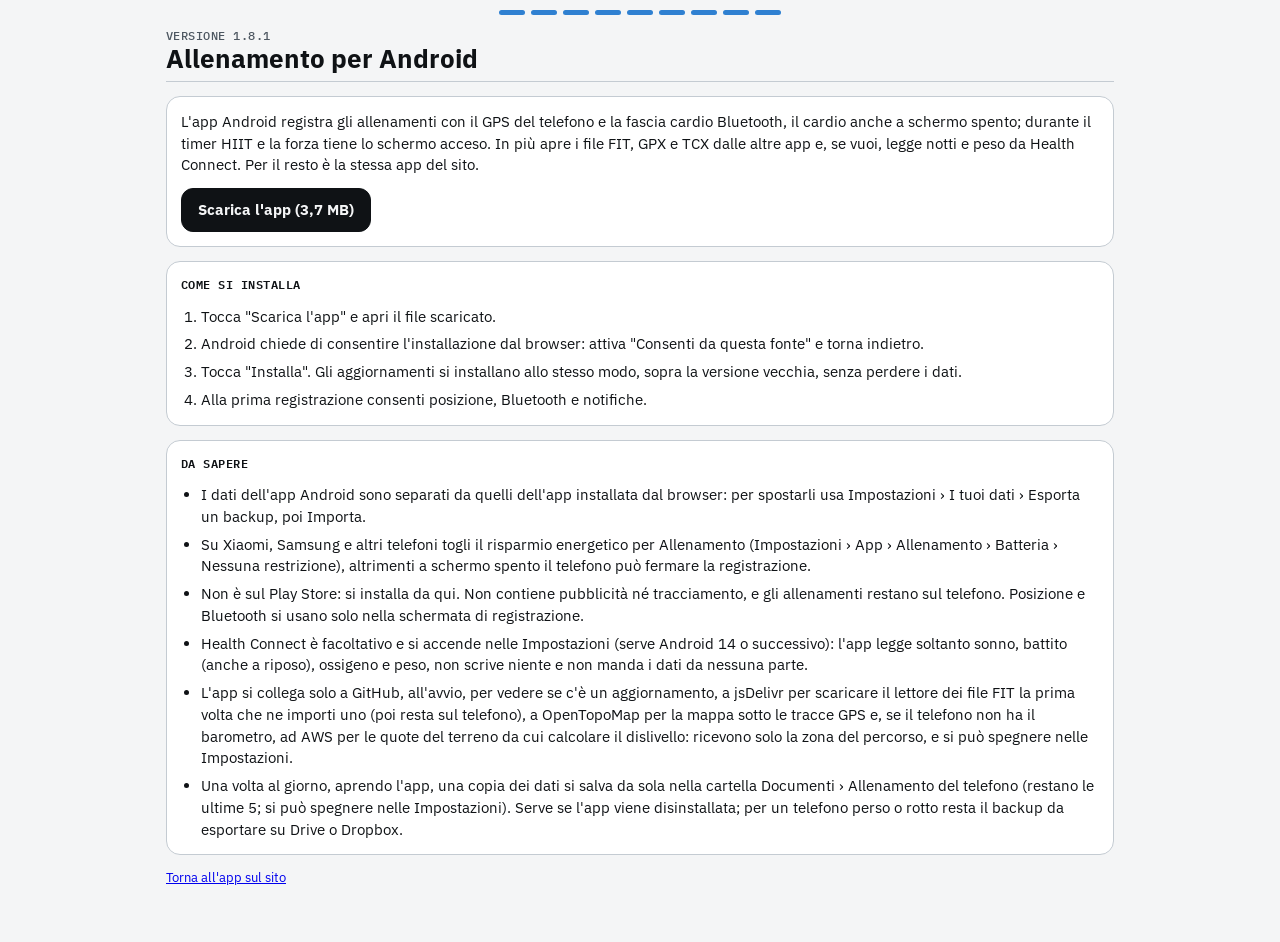
==== commit 043a313a: "App 1.8.1: moduli con i loro grafici e riquadri, pagina ferma nei menu di Analisi, spiegazioni di ca" ====
--- a/android/index.html
+++ b/android/index.html
@@ -15,7 +15,7 @@
 <div class="app" style="padding-bottom:40px">
 <main>
 <header class="testata"><div class="led" aria-hidden="true" style="--led:var(--z2)"><i></i><i></i><i></i><i></i><i></i><i></i><i></i><i></i><i></i></div>
-<div class="testata-riga"><div><div class="data">Versione 1.8.0</div><h1>Allenamento per Android</h1></div></div></header>
+<div class="testata-riga"><div><div class="data">Versione 1.8.1</div><h1>Allenamento per Android</h1></div></div></header>
 <section class="card">
 <p>L'app Android registra gli allenamenti con il GPS del telefono e la fascia cardio Bluetooth, il cardio anche a schermo spento; durante il timer HIIT e la forza tiene lo schermo acceso. In più apre i file FIT, GPX e TCX dalle altre app e, se vuoi, legge notti e peso da Health Connect. Per il resto è la stessa app del sito.</p>
 <a class="btn primario" style="justify-self:start;text-decoration:none" href="allenamento.apk" download>Scarica l'app (3,7 MB)</a>
--- a/stile.css
+++ b/stile.css
@@ -412,5 +412,5 @@
 .giudizio-forma.ok b{color:var(--ok)}
 .giudizio-forma.warn b{color:var(--warn)}
 .tile small .dot{margin-right:4px}
-.letto-salute summary{cursor:pointer;font-weight:700;font-size:14px}
-.letto-salute p{margin:6px 0 0}
+.letto-salute summary,.spiega summary{cursor:pointer;font-weight:700;font-size:14px}
+.letto-salute p,.spiega p{margin:6px 0 0}
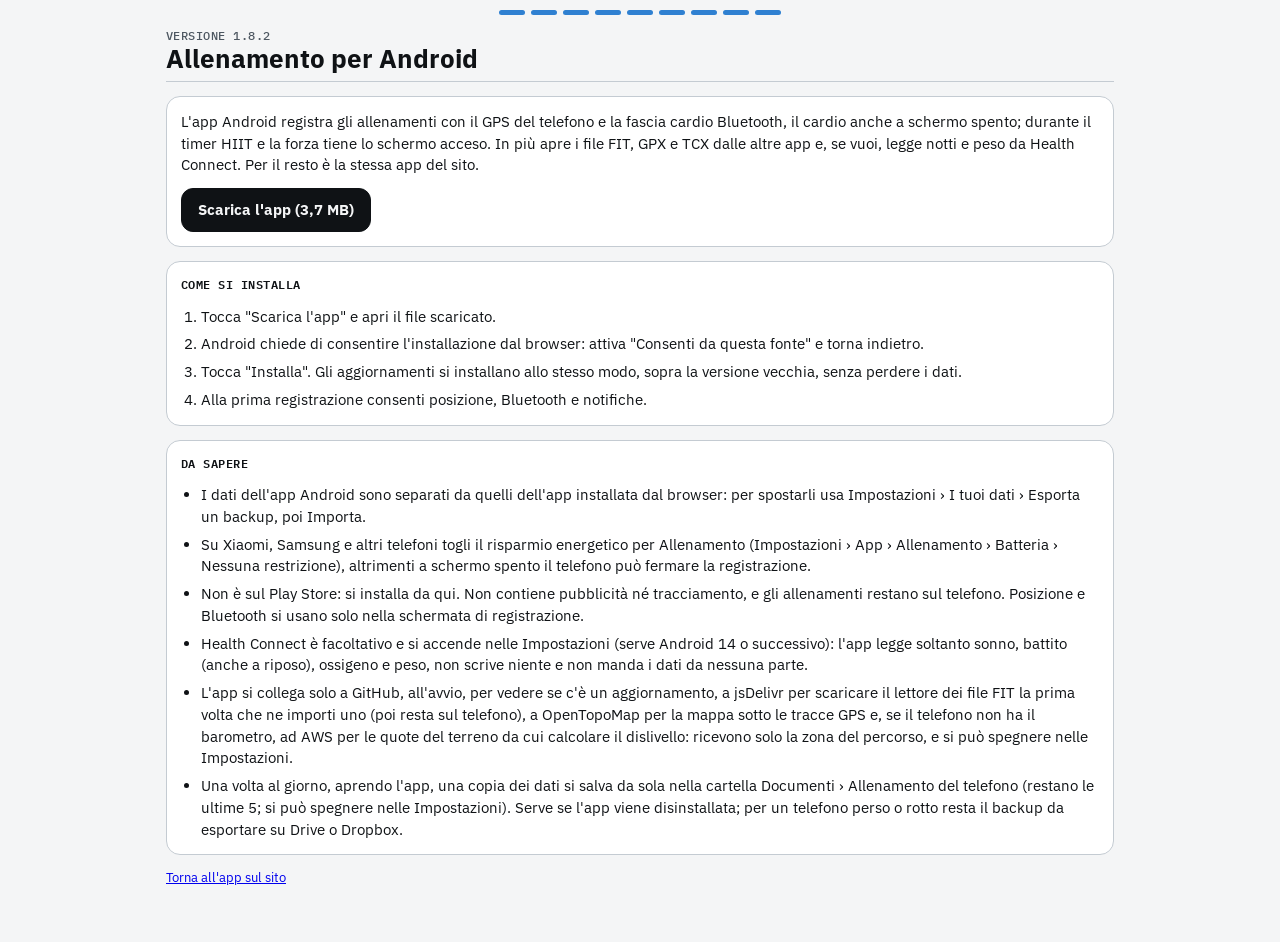
==== commit f7faaba0: "App 1.8.2: tolta la variabilità (RMSSD) Co-Authored-By: Claude Opus 5.5 <noreply@anthropic.com>" ====
--- a/android/index.html
+++ b/android/index.html
@@ -15,7 +15,7 @@
 <div class="app" style="padding-bottom:40px">
 <main>
 <header class="testata"><div class="led" aria-hidden="true" style="--led:var(--z2)"><i></i><i></i><i></i><i></i><i></i><i></i><i></i><i></i><i></i></div>
-<div class="testata-riga"><div><div class="data">Versione 1.8.1</div><h1>Allenamento per Android</h1></div></div></header>
+<div class="testata-riga"><div><div class="data">Versione 1.8.2</div><h1>Allenamento per Android</h1></div></div></header>
 <section class="card">
 <p>L'app Android registra gli allenamenti con il GPS del telefono e la fascia cardio Bluetooth, il cardio anche a schermo spento; durante il timer HIIT e la forza tiene lo schermo acceso. In più apre i file FIT, GPX e TCX dalle altre app e, se vuoi, legge notti e peso da Health Connect. Per il resto è la stessa app del sito.</p>
 <a class="btn primario" style="justify-self:start;text-decoration:none" href="allenamento.apk" download>Scarica l'app (3,7 MB)</a>
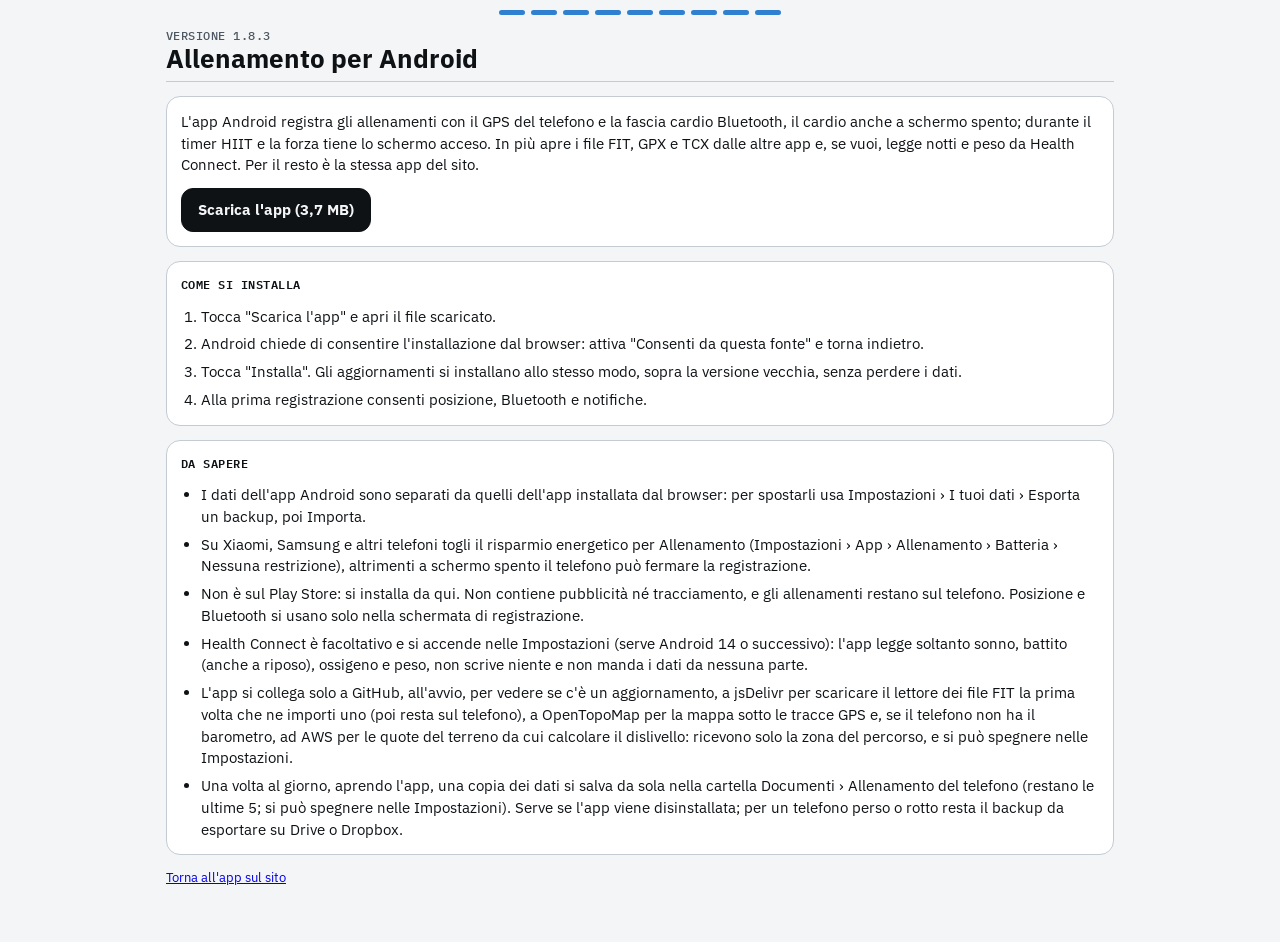
==== commit 6e492975: "1.8.3" ====
--- a/android/index.html
+++ b/android/index.html
@@ -15,7 +15,7 @@
 <div class="app" style="padding-bottom:40px">
 <main>
 <header class="testata"><div class="led" aria-hidden="true" style="--led:var(--z2)"><i></i><i></i><i></i><i></i><i></i><i></i><i></i><i></i><i></i></div>
-<div class="testata-riga"><div><div class="data">Versione 1.8.2</div><h1>Allenamento per Android</h1></div></div></header>
+<div class="testata-riga"><div><div class="data">Versione 1.8.3</div><h1>Allenamento per Android</h1></div></div></header>
 <section class="card">
 <p>L'app Android registra gli allenamenti con il GPS del telefono e la fascia cardio Bluetooth, il cardio anche a schermo spento; durante il timer HIIT e la forza tiene lo schermo acceso. In più apre i file FIT, GPX e TCX dalle altre app e, se vuoi, legge notti e peso da Health Connect. Per il resto è la stessa app del sito.</p>
 <a class="btn primario" style="justify-self:start;text-decoration:none" href="allenamento.apk" download>Scarica l'app (3,7 MB)</a>
--- a/stile.css
+++ b/stile.css
@@ -241,22 +241,36 @@
 .comandi-vivo{display:grid!important;grid-template-columns:minmax(0,1fr) minmax(0,1fr)}
 .comandi-vivo.tre{grid-template-columns:repeat(3,minmax(0,1fr))}
 .azioni-rapide .largo{grid-column:1 / -1}
-.tiles.quattro{grid-template-columns:repeat(4,minmax(0,1fr))}
-.tiles.quattro .tile{padding:8px 8px}
-.tiles.quattro .tile b{font-size:18px}
 
 /* Timer HIIT: fase in alto nel suo colore, conto alla rovescia enorme, esercizio in corso (o in arrivo) e il successivo */
-.hiit{display:grid;gap:6px;justify-items:center;text-align:center;background:var(--surface);border:var(--tratto);border-radius:var(--r);overflow:hidden;padding-bottom:16px}
+.hiit-schermo{display:flex;flex-direction:column;gap:8px;
+  min-height:calc(100vh - env(safe-area-inset-top,0px) - env(safe-area-inset-bottom,0px) - 94px);
+  min-height:calc(100dvh - env(safe-area-inset-top,0px) - env(safe-area-inset-bottom,0px) - 94px)}
+.hiit-schermo .testata-vivo{min-height:36px}
+.hiit{display:grid;gap:4px;justify-items:center;text-align:center;background:var(--surface);border:var(--tratto);border-radius:var(--r);overflow:hidden;padding-bottom:10px}
 .hiit-fase{justify-self:stretch;padding:8px;font-family:var(--font-ui);font-weight:600;font-size:20px;letter-spacing:.08em;text-transform:uppercase;background:var(--ink);color:var(--bg)}
 .hiit[data-fase=lavoro] .hiit-fase{background:var(--z5);color:var(--z5-ink)}
 .hiit[data-fase=pausa] .hiit-fase{background:var(--z2);color:var(--z2-ink)}
 .hiit[data-fase=recupero] .hiit-fase{background:var(--z3);color:var(--z3-ink)}
 .hiit[data-fase=ferma] .hiit-fase{background:var(--faint);color:var(--bg)}
-.hiit-conto{font-family:var(--font-ui);font-size:clamp(84px,30vw,160px);font-weight:600;line-height:1;letter-spacing:-.04em;font-variant-numeric:tabular-nums}
-.hiit-esercizio{display:grid;gap:2px;padding:0 14px}
+.hiit-conto{font-family:var(--font-ui);font-size:clamp(64px,min(30vw,14vh),160px);font-weight:600;line-height:1;letter-spacing:-.04em;font-variant-numeric:tabular-nums}
+.hiit-esercizio{display:grid;gap:2px;justify-self:stretch}
+/* Rullo degli esercizi: scorrono verso l'alto; data-rel = distanza da quello in corso (o in arrivo). */
+.hiit-rullo{position:relative;height:106px;overflow:hidden}
+.hiit-riga{position:absolute;inset:0 0 auto;padding:0 14px;white-space:nowrap;overflow:hidden;text-overflow:ellipsis;line-height:1.2;
+  font-family:var(--font-testo);transition:transform .45s ease,font-size .45s ease,opacity .45s ease,color .45s ease}
+.hiit-riga[data-rel="0"]{font-size:clamp(24px,8.5vw,40px);font-weight:700}
+.hiit-riga[data-rel="1"]{transform:translateY(46px);font-size:clamp(20px,6.5vw,30px);font-weight:600}
+.hiit-riga[data-rel="1"]::before{content:"Poi ";font-family:var(--font-ui);font-size:13px;font-weight:500;letter-spacing:.04em;text-transform:uppercase;color:var(--muted)}
+.hiit-riga[data-rel="2"]{transform:translateY(80px);font-size:17px;font-weight:500;color:var(--muted)}
+.hiit-riga[data-rel="sopra"]{transform:translateY(-44px);font-size:clamp(24px,8.5vw,40px);font-weight:700;opacity:0}
+.hiit-riga[data-rel="sotto"]{transform:translateY(110px);font-size:17px;opacity:0}
+.hiit-dati{flex:1 0 auto;display:grid;grid-template-columns:repeat(2,minmax(0,1fr));grid-auto-rows:minmax(64px,1fr);gap:8px}
+.hiit-dati .tile{justify-content:center;padding:8px 12px}
+.hiit-dati .tile small{font-size:13px}
+.hiit-dati .tile b{font-size:clamp(30px,11vw,56px);line-height:1.05;letter-spacing:-.02em}
+.hiit-dati .tile b em{font-size:18px}
 .hiit-esercizio small{font-family:var(--font-ui);font-weight:500;font-size:12px;letter-spacing:.04em;text-transform:uppercase;color:var(--muted)}
-.hiit-nome{font-family:var(--font-testo);font-size:clamp(26px,8.5vw,40px);font-weight:700;line-height:1.1}
-.hiit-poi{margin:0;padding:0 14px;font-size:17px;font-weight:500;color:var(--muted)}
 
 /* Vista di lettura di una scheda, come un foglio da palestra */
 .azioni-scheda{display:grid;grid-template-columns:2fr 1fr 1fr;gap:8px}
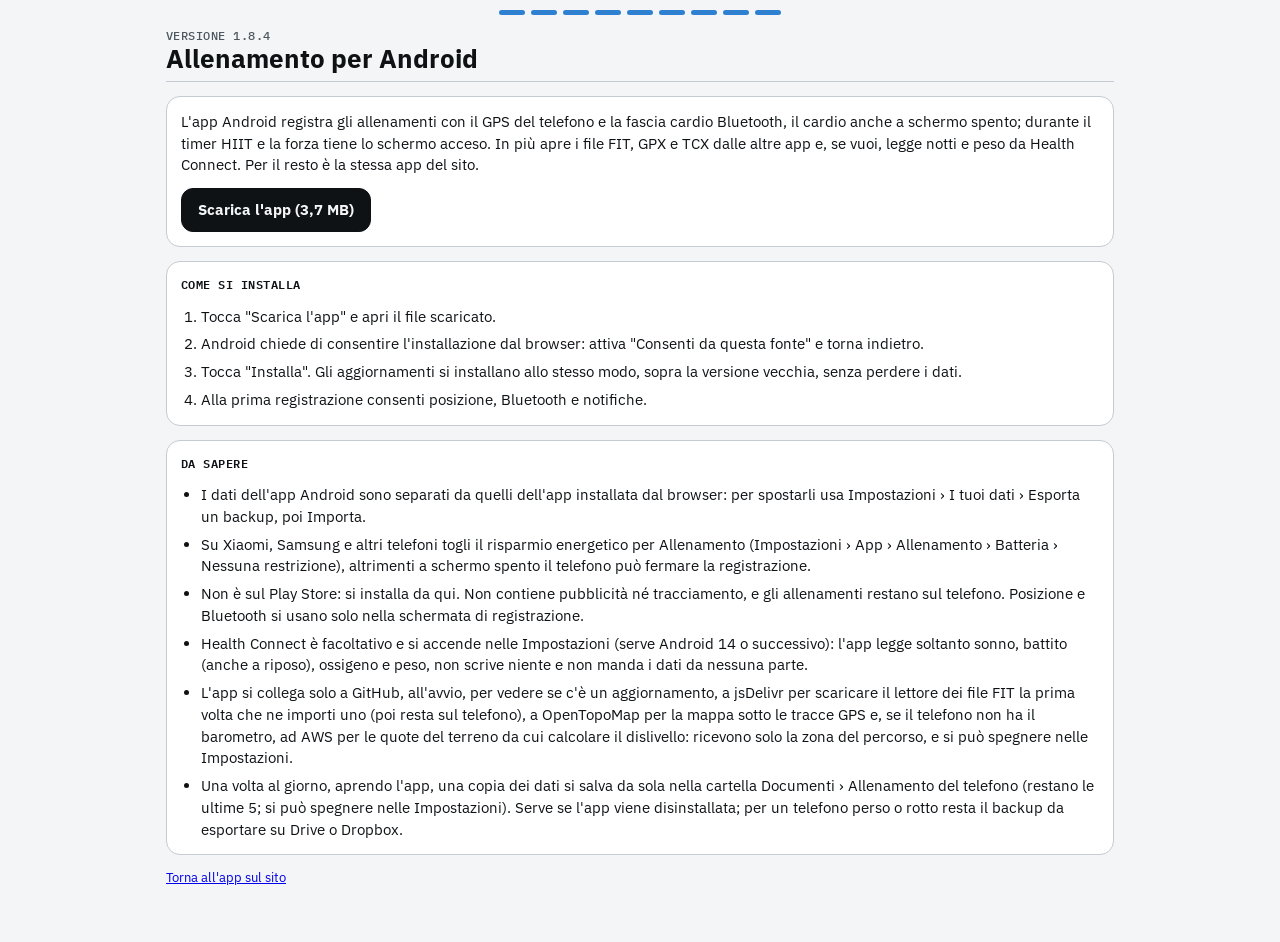
==== commit cda6b826: "1.8.4" ====
--- a/android/index.html
+++ b/android/index.html
@@ -15,7 +15,7 @@
 <div class="app" style="padding-bottom:40px">
 <main>
 <header class="testata"><div class="led" aria-hidden="true" style="--led:var(--z2)"><i></i><i></i><i></i><i></i><i></i><i></i><i></i><i></i><i></i></div>
-<div class="testata-riga"><div><div class="data">Versione 1.8.3</div><h1>Allenamento per Android</h1></div></div></header>
+<div class="testata-riga"><div><div class="data">Versione 1.8.4</div><h1>Allenamento per Android</h1></div></div></header>
 <section class="card">
 <p>L'app Android registra gli allenamenti con il GPS del telefono e la fascia cardio Bluetooth, il cardio anche a schermo spento; durante il timer HIIT e la forza tiene lo schermo acceso. In più apre i file FIT, GPX e TCX dalle altre app e, se vuoi, legge notti e peso da Health Connect. Per il resto è la stessa app del sito.</p>
 <a class="btn primario" style="justify-self:start;text-decoration:none" href="allenamento.apk" download>Scarica l'app (3,7 MB)</a>
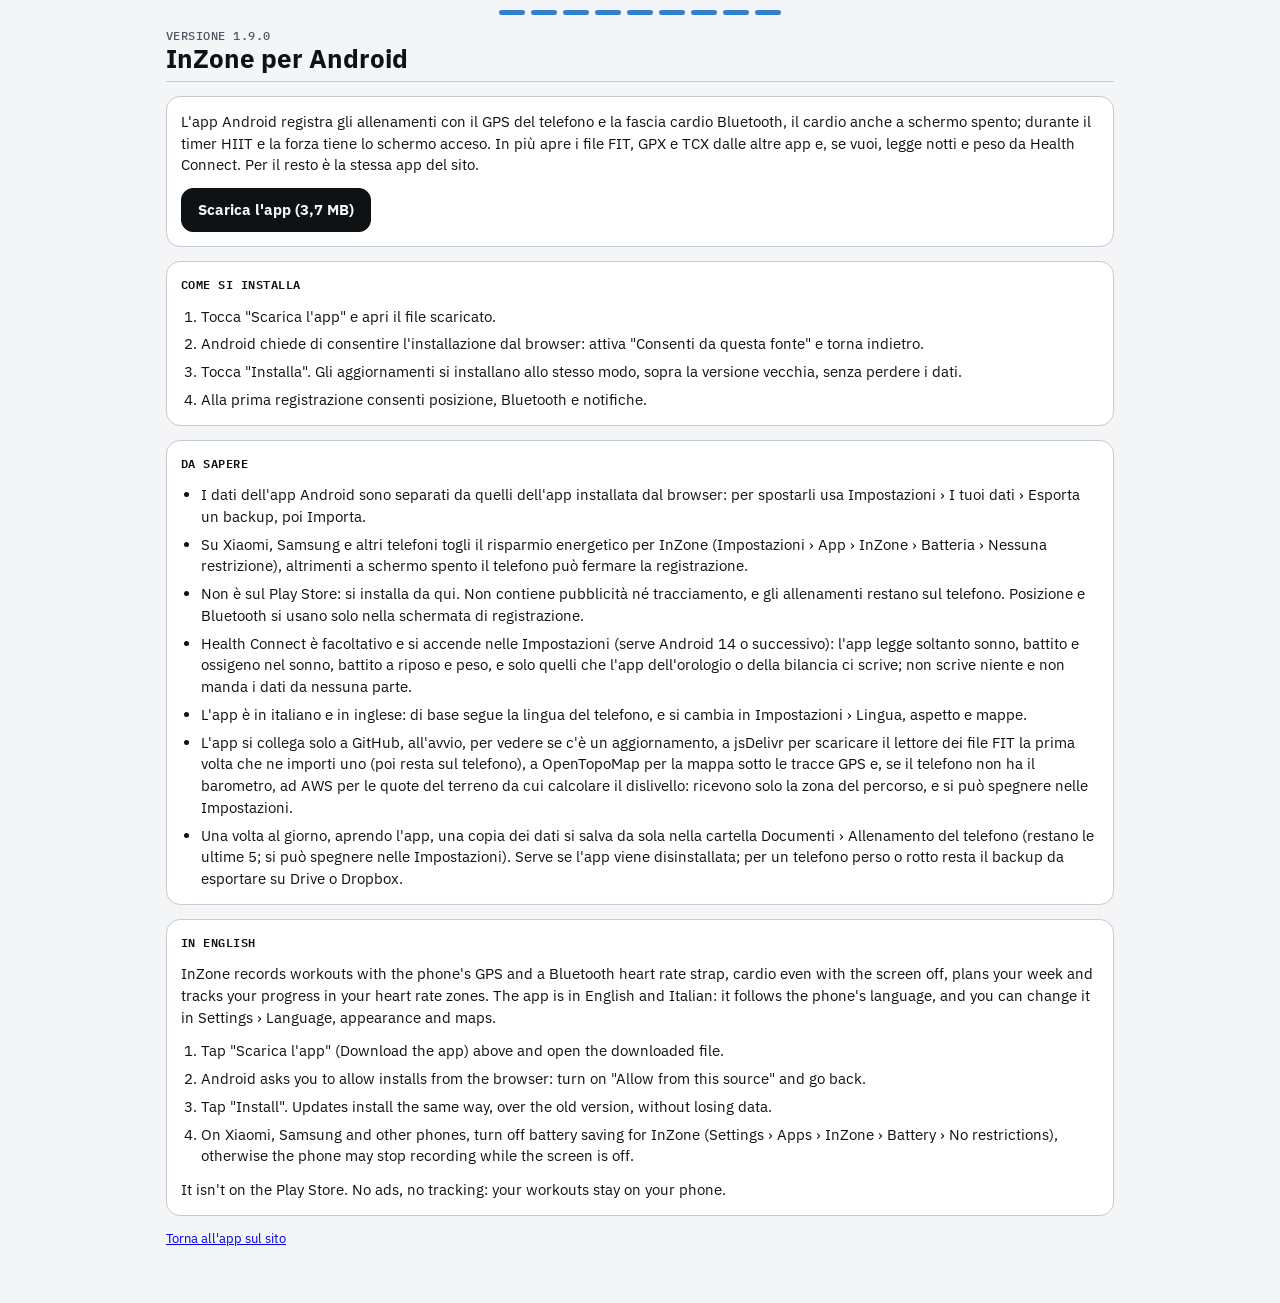
==== commit 1ffe5b8d: "1.9.0: InZone, app in inglese" ====
--- a/android/index.html
+++ b/android/index.html
@@ -5,7 +5,7 @@
 <meta http-equiv="Content-Security-Policy" content="default-src 'none'; style-src 'self' 'unsafe-inline'; font-src 'self'; img-src 'self'; base-uri 'none'; form-action 'none'">
 <meta name="referrer" content="no-referrer">
 <meta name="viewport" content="width=device-width,initial-scale=1">
-<title>Allenamento su misura per Android</title>
+<title>InZone per Android</title>
 <meta name="theme-color" content="#0a0a0a">
 <link rel="icon" href="../icone/icona-192.png" type="image/png">
 <link rel="stylesheet" href="../fonti/fonti.css">
@@ -15,7 +15,7 @@
 <div class="app" style="padding-bottom:40px">
 <main>
 <header class="testata"><div class="led" aria-hidden="true" style="--led:var(--z2)"><i></i><i></i><i></i><i></i><i></i><i></i><i></i><i></i><i></i></div>
-<div class="testata-riga"><div><div class="data">Versione 1.8.4</div><h1>Allenamento per Android</h1></div></div></header>
+<div class="testata-riga"><div><div class="data">Versione 1.9.0</div><h1>InZone per Android</h1></div></div></header>
 <section class="card">
 <p>L'app Android registra gli allenamenti con il GPS del telefono e la fascia cardio Bluetooth, il cardio anche a schermo spento; durante il timer HIIT e la forza tiene lo schermo acceso. In più apre i file FIT, GPX e TCX dalle altre app e, se vuoi, legge notti e peso da Health Connect. Per il resto è la stessa app del sito.</p>
 <a class="btn primario" style="justify-self:start;text-decoration:none" href="allenamento.apk" download>Scarica l'app (3,7 MB)</a>
@@ -30,12 +30,22 @@
 <section class="card"><h2>Da sapere</h2>
 <ul style="margin:0;padding-left:20px;display:grid;gap:6px">
 <li>I dati dell'app Android sono separati da quelli dell'app installata dal browser: per spostarli usa Impostazioni › I tuoi dati › Esporta un backup, poi Importa.</li>
-<li>Su Xiaomi, Samsung e altri telefoni togli il risparmio energetico per Allenamento (Impostazioni › App › Allenamento › Batteria › Nessuna restrizione), altrimenti a schermo spento il telefono può fermare la registrazione.</li>
+<li>Su Xiaomi, Samsung e altri telefoni togli il risparmio energetico per InZone (Impostazioni › App › InZone › Batteria › Nessuna restrizione), altrimenti a schermo spento il telefono può fermare la registrazione.</li>
 <li>Non è sul Play Store: si installa da qui. Non contiene pubblicità né tracciamento, e gli allenamenti restano sul telefono. Posizione e Bluetooth si usano solo nella schermata di registrazione.</li>
-<li>Health Connect è facoltativo e si accende nelle Impostazioni (serve Android 14 o successivo): l'app legge soltanto sonno, battito (anche a riposo), ossigeno e peso, non scrive niente e non manda i dati da nessuna parte.</li>
+<li>Health Connect è facoltativo e si accende nelle Impostazioni (serve Android 14 o successivo): l'app legge soltanto sonno, battito e ossigeno nel sonno, battito a riposo e peso, e solo quelli che l'app dell'orologio o della bilancia ci scrive; non scrive niente e non manda i dati da nessuna parte.</li>
+<li>L'app è in italiano e in inglese: di base segue la lingua del telefono, e si cambia in Impostazioni › Lingua, aspetto e mappe.</li>
 <li>L'app si collega solo a GitHub, all'avvio, per vedere se c'è un aggiornamento, a jsDelivr per scaricare il lettore dei file FIT la prima volta che ne importi uno (poi resta sul telefono), a OpenTopoMap per la mappa sotto le tracce GPS e, se il telefono non ha il barometro, ad AWS per le quote del terreno da cui calcolare il dislivello: ricevono solo la zona del percorso, e si può spegnere nelle Impostazioni.</li>
 <li>Una volta al giorno, aprendo l'app, una copia dei dati si salva da sola nella cartella Documenti › Allenamento del telefono (restano le ultime 5; si può spegnere nelle Impostazioni). Serve se l'app viene disinstallata; per un telefono perso o rotto resta il backup da esportare su Drive o Dropbox.</li>
 </ul></section>
+<section class="card" lang="en"><h2>In English</h2>
+<p>InZone records workouts with the phone's GPS and a Bluetooth heart rate strap, cardio even with the screen off, plans your week and tracks your progress in your heart rate zones. The app is in English and Italian: it follows the phone's language, and you can change it in Settings › Language, appearance and maps.</p>
+<ol style="margin:0;padding-left:20px;display:grid;gap:6px">
+<li>Tap "Scarica l'app" (Download the app) above and open the downloaded file.</li>
+<li>Android asks you to allow installs from the browser: turn on "Allow from this source" and go back.</li>
+<li>Tap "Install". Updates install the same way, over the old version, without losing data.</li>
+<li>On Xiaomi, Samsung and other phones, turn off battery saving for InZone (Settings › Apps › InZone › Battery › No restrictions), otherwise the phone may stop recording while the screen is off.</li>
+</ol>
+<p>It isn't on the Play Store. No ads, no tracking: your workouts stay on your phone.</p></section>
 <p class="sotto"><a href="../">Torna all'app sul sito</a></p>
 </main>
 </div>
--- a/stile.css
+++ b/stile.css
@@ -261,7 +261,7 @@
   font-family:var(--font-testo);transition:transform .45s ease,font-size .45s ease,opacity .45s ease,color .45s ease}
 .hiit-riga[data-rel="0"]{font-size:clamp(24px,8.5vw,40px);font-weight:700}
 .hiit-riga[data-rel="1"]{transform:translateY(46px);font-size:clamp(20px,6.5vw,30px);font-weight:600}
-.hiit-riga[data-rel="1"]::before{content:"Poi ";font-family:var(--font-ui);font-size:13px;font-weight:500;letter-spacing:.04em;text-transform:uppercase;color:var(--muted)}
+.hiit-riga[data-rel="1"]::before{content:var(--poi,"Poi ");font-family:var(--font-ui);font-size:13px;font-weight:500;letter-spacing:.04em;text-transform:uppercase;color:var(--muted)}
 .hiit-riga[data-rel="2"]{transform:translateY(80px);font-size:17px;font-weight:500;color:var(--muted)}
 .hiit-riga[data-rel="sopra"]{transform:translateY(-44px);font-size:clamp(24px,8.5vw,40px);font-weight:700;opacity:0}
 .hiit-riga[data-rel="sotto"]{transform:translateY(110px);font-size:17px;opacity:0}
